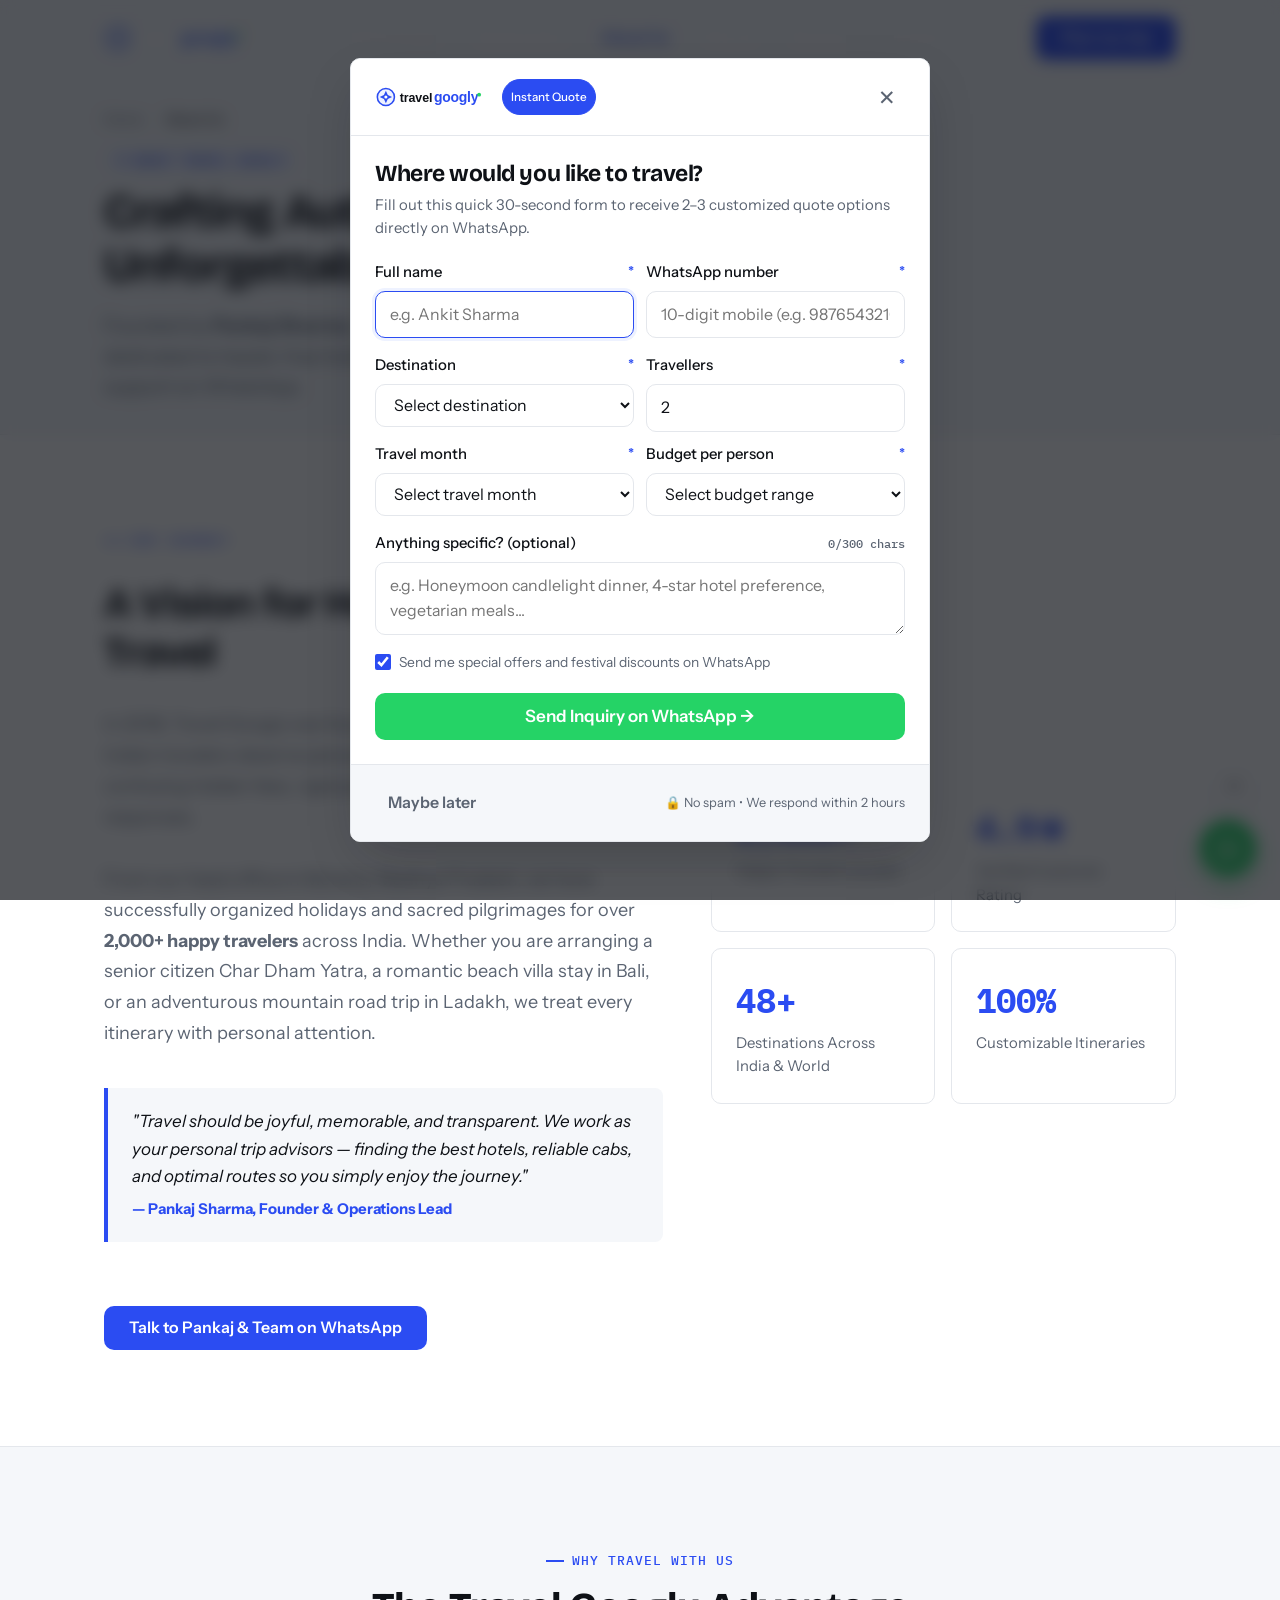
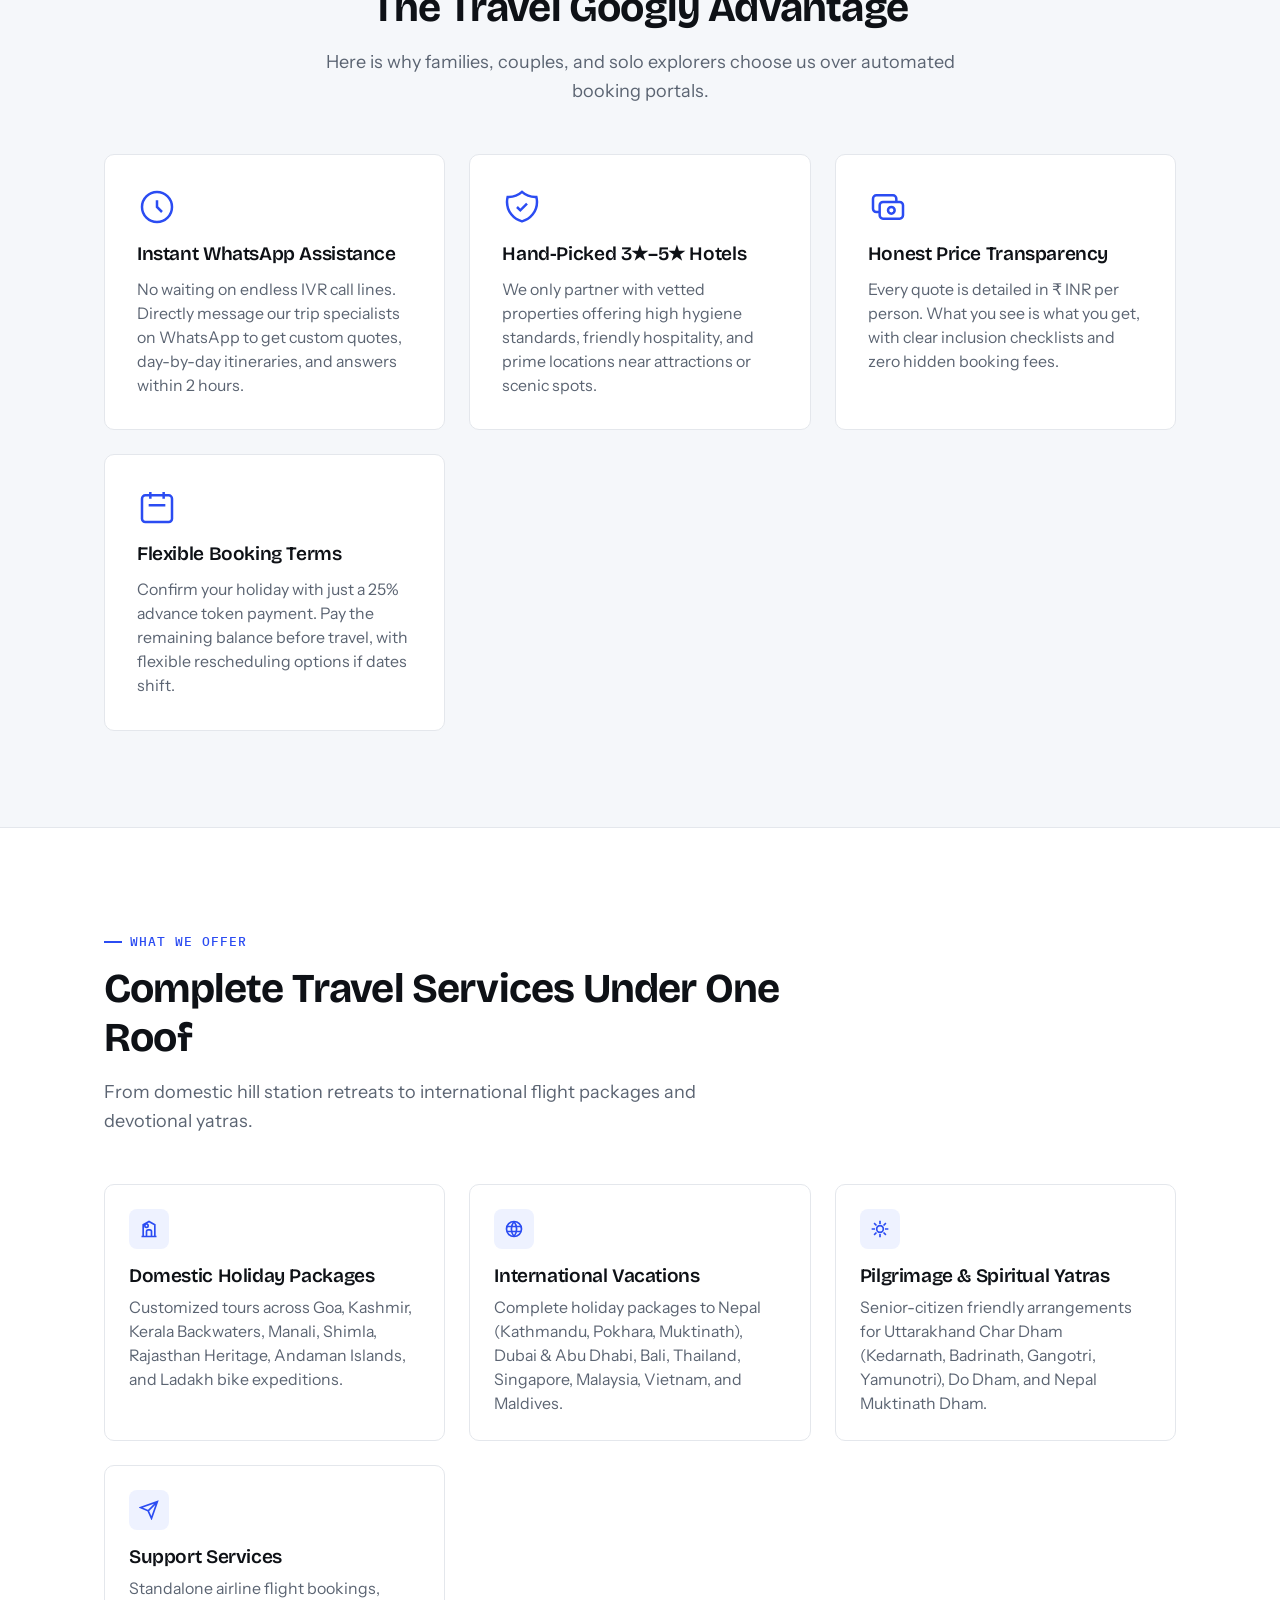
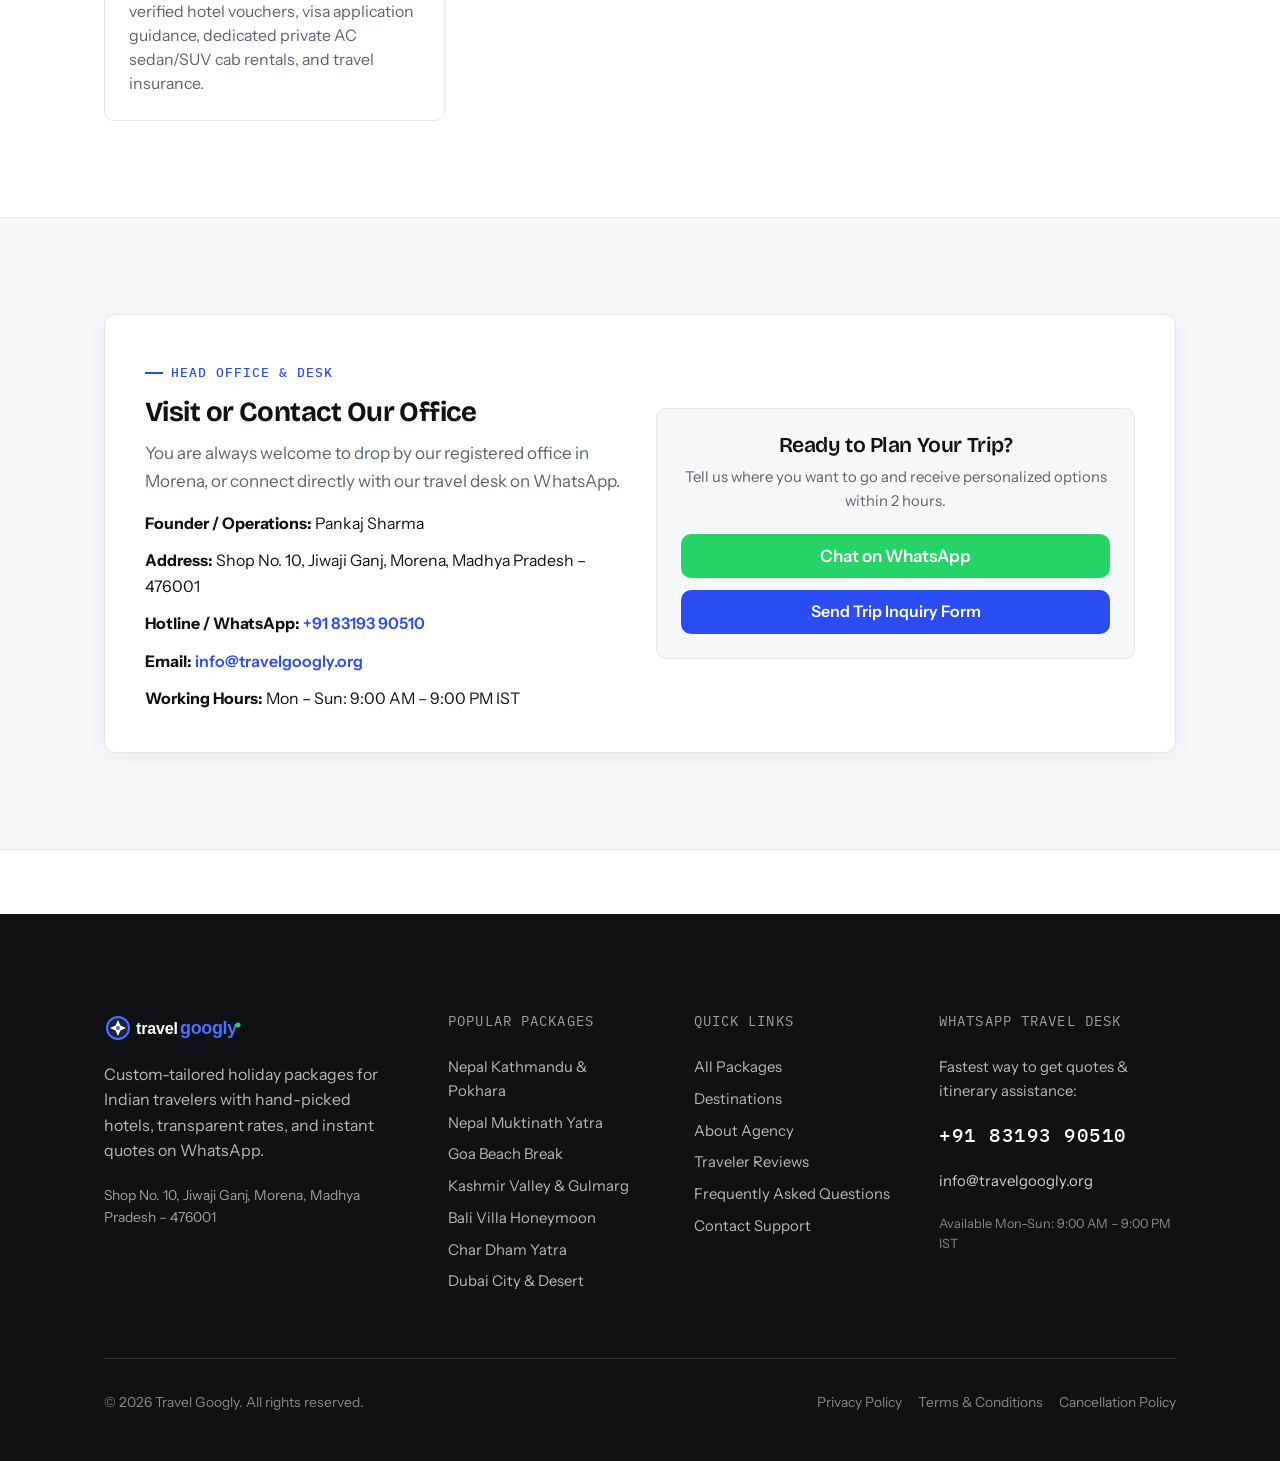
==== about.html @ a58e01bd "Initial release: complete Travel Googly website" ====
<!DOCTYPE html>
<html lang="en">
<head>
  <meta charset="UTF-8">
  <meta name="viewport" content="width=device-width, initial-scale=1.0">
  <title>About Us — Travel Googly | Leading Tour & Travel Agency Morena</title>
  <meta name="description" content="Learn about Travel Googly, founded by Pankaj Sharma in Morena, MP. Delivering customized domestic & international tour packages with honest pricing and 24x7 WhatsApp support.">
  <meta name="theme-color" content="#0E1116">
  <link rel="canonical" href="https://travelgoogly.com/about.html">

  <!-- Open Graph / Facebook -->
  <meta property="og:type" content="website">
  <meta property="og:url" content="https://travelgoogly.com/about.html">
  <meta property="og:title" content="About Us — Travel Googly | Leading Tour & Travel Agency">
  <meta property="og:description" content="Discover Travel Googly: founded by Pankaj Sharma. Custom holiday planning across India, Nepal, Dubai, Bali, Thailand and beyond.">
  <meta property="og:image" content="https://images.unsplash.com/photo-1595815771614-ade9d652a65d?auto=format&fit=crop&w=1200&q=80">

  <!-- Twitter -->
  <meta name="twitter:card" content="summary_large_image">
  <meta name="twitter:title" content="About Us — Travel Googly">
  <meta name="twitter:description" content="Customized domestic and international tour packages for Indian travelers. Transparent pricing and instant quotes on WhatsApp.">
  <meta name="twitter:image" content="https://images.unsplash.com/photo-1595815771614-ade9d652a65d?auto=format&fit=crop&w=1200&q=80">

  <!-- Favicon -->
  <link rel="icon" type="image/svg+xml" href="assets/favicon.svg">

  <!-- Stylesheet -->
  <link rel="stylesheet" href="css/styles.css">

  <!-- JSON-LD Structured Data Schema -->
  <script type="application/ld+json">
  {
    "@context": "https://schema.org",
    "@type": "TravelAgency",
    "name": "Travel Googly",
    "founder": {
      "@type": "Person",
      "name": "Pankaj Sharma"
    },
    "image": "https://travelgoogly.com/assets/logo.svg",
    "telephone": "+918319390510",
    "email": "info@travelgoogly.org",
    "url": "https://travelgoogly.com/about.html",
    "priceRange": "₹₹",
    "openingHoursSpecification": [
      {
        "@type": "OpeningHoursSpecification",
        "dayOfWeek": ["Monday", "Tuesday", "Wednesday", "Thursday", "Friday", "Saturday", "Sunday"],
        "opens": "09:00",
        "closes": "21:00"
      }
    ],
    "description": "Leading Indian tour and travel agency offering customized domestic tours, international holidays, pilgrimage yatras, and full travel support.",
    "address": {
      "@type": "PostalAddress",
      "streetAddress": "Shop No. 10, Jiwaji Ganj",
      "addressLocality": "Morena",
      "addressRegion": "Madhya Pradesh",
      "postalCode": "476001",
      "addressCountry": "IN"
    }
  }
  </script>
</head>
<body>

  <!-- ========================================================================
       HEADER & NAVIGATION
       ======================================================================== -->
  <header class="site-header is-scrolled" role="banner">
    <div class="container">
      <a href="index.html" class="site-logo" aria-label="Travel Googly Home">
        <img src="assets/logo-light.svg" alt="Travel Googly" class="logo-light" width="148" height="36">
        <img src="assets/logo.svg" alt="Travel Googly" class="logo-dark" width="148" height="36">
      </a>

      <nav class="site-nav" aria-label="Primary navigation">
        <ul class="site-nav__list">
          <li><a href="index.html#packages" class="site-nav__link">All Packages</a></li>
          <li><a href="index.html#destinations" class="site-nav__link">Destinations</a></li>
          <li><a href="about.html" class="site-nav__link is-active" style="color: var(--accent);">About Us</a></li>
          <li><a href="index.html#why-us" class="site-nav__link">Why Us</a></li>
          <li><a href="index.html#reviews" class="site-nav__link">Reviews</a></li>
          <li><a href="index.html#contact" class="site-nav__link">Contact</a></li>
        </ul>
      </nav>

      <div class="site-header__actions">
        <button type="button" class="btn btn--primary btn-open-inquiry">Plan my trip</button>
        <button type="button" class="menu-toggle" id="menu-toggle" aria-label="Toggle navigation menu" aria-expanded="false" aria-controls="mobile-drawer">
          <span></span>
          <span></span>
          <span></span>
        </button>
      </div>
    </div>
  </header>

  <!-- Mobile Drawer -->
  <div class="mobile-drawer" id="mobile-drawer" aria-hidden="true">
    <div class="mobile-drawer__content">
      <div class="mobile-drawer__header">
        <a href="index.html" class="site-logo">
          <img src="assets/logo-light.svg" alt="Travel Googly" class="logo-light" width="148" height="36">
          <img src="assets/logo.svg" alt="Travel Googly" class="logo-dark" width="148" height="36">
        </a>
      </div>
      <nav aria-label="Mobile navigation">
        <ul class="mobile-drawer__list">
          <li><a href="index.html#packages" class="mobile-drawer__link">All Packages</a></li>
          <li><a href="index.html#destinations" class="mobile-drawer__link">Destinations</a></li>
          <li><a href="about.html" class="mobile-drawer__link" style="font-weight: 700; color: var(--accent);">About Us</a></li>
          <li><a href="index.html#why-us" class="mobile-drawer__link">Why Us</a></li>
          <li><a href="index.html#reviews" class="mobile-drawer__link">Reviews</a></li>
          <li><a href="index.html#contact" class="mobile-drawer__link">Contact</a></li>
        </ul>
      </nav>
      <div class="mobile-drawer__footer">
        <button type="button" class="btn btn--primary btn--full btn-open-inquiry">
          Plan my trip
        </button>
      </div>
    </div>
  </div>

  <main>
    <!-- ======================================================================
         ABOUT HERO SECTION
         ====================================================================== -->
    <section class="package-header">
      <div class="container">
        <nav class="breadcrumb" aria-label="Breadcrumb navigation">
          <a href="index.html">Home</a>
          <span class="breadcrumb-separator">/</span>
          <span aria-current="page" style="color: var(--ink);">About Us</span>
        </nav>

        <div style="max-width: 800px;">
          <div style="display: inline-flex; align-items: center; gap: 6px; padding: 4px 12px; background: var(--accent-wash); border-radius: 999px; font-family: var(--font-mono); font-size: 0.75rem; font-weight: 600; color: var(--accent); margin-bottom: 12px;">
            <span>✦</span> ABOUT TRAVEL GOOGLY
          </div>
          <h1 style="font-size: clamp(2rem, 4vw, 2.75rem); line-height: 1.15; margin-bottom: 16px;">
            Crafting Authentic Journeys & Unforgettable Holidays
          </h1>
          <p style="font-size: 1.125rem; color: var(--ink-soft); line-height: 1.6;">
            Founded by <strong>Pankaj Sharma</strong>, Travel Googly is a customer-first Indian travel agency dedicated to hassle-free holiday planning, transparent pricing in ₹ INR, and 24×7 human support on WhatsApp.
          </p>
        </div>
      </div>
    </section>

    <!-- ======================================================================
         FOUNDER STORY & MISSION
         ====================================================================== -->
    <section class="section">
      <div class="container">
        <div class="about-grid">
          <div class="about-text">
            <span class="section-tag">OUR JOURNEY</span>
            <h2 class="section-title">A Vision for Human-Centered Travel</h2>
            <p style="font-size: 1.0625rem; line-height: 1.7;">
              In 2018, Travel Googly was founded with a straightforward mission: Indian travelers deserve personalized holiday planning without confusing hidden fees, rigid pre-set schedules, or automated bot responses.
            </p>
            <p style="font-size: 1.0625rem; line-height: 1.7; margin-top: 16px;">
              From our head office in Morena, Madhya Pradesh, we have successfully organized holidays and sacred pilgrimages for over <strong>2,000+ happy travelers</strong> across India. Whether you are arranging a senior citizen Char Dham Yatra, a romantic beach villa stay in Bali, or an adventurous mountain road trip in Ladakh, we treat every itinerary with personal attention.
            </p>

            <blockquote style="margin: 24px 0; padding: 20px 24px; background-color: var(--surface-alt); border-left: 4px solid var(--accent); border-radius: 0 8px 8px 0; font-style: italic; color: var(--ink); line-height: 1.6;">
              "Travel should be joyful, memorable, and transparent. We work as your personal trip advisors — finding the best hotels, reliable cabs, and optimal routes so you simply enjoy the journey."
              <div style="font-style: normal; font-weight: 700; margin-top: 8px; font-size: 0.875rem; color: var(--accent);">
                — Pankaj Sharma, Founder & Operations Lead
              </div>
            </blockquote>

            <div style="margin-top: 24px;">
              <button type="button" class="btn btn--primary btn-open-inquiry">Talk to Pankaj & Team on WhatsApp</button>
            </div>
          </div>

          <div class="about-stats">
            <div class="stat-card">
              <span class="stat-card__num">2,000+</span>
              <span class="stat-card__label">Happy Travelers Guided</span>
            </div>
            <div class="stat-card">
              <span class="stat-card__num">4.9★</span>
              <span class="stat-card__label">Verified Customer Rating</span>
            </div>
            <div class="stat-card">
              <span class="stat-card__num">48+</span>
              <span class="stat-card__label">Destinations Across India & World</span>
            </div>
            <div class="stat-card">
              <span class="stat-card__num">100%</span>
              <span class="stat-card__label">Customizable Itineraries</span>
            </div>
          </div>
        </div>
      </div>
    </section>

    <!-- ======================================================================
         CORE PILLARS SECTION
         ====================================================================== -->
    <section class="section section--alt">
      <div class="container">
        <div class="section-header section-header--center">
          <span class="section-tag">WHY TRAVEL WITH US</span>
          <h2 class="section-title">The Travel Googly Advantage</h2>
          <p class="section-lead">Here is why families, couples, and solo explorers choose us over automated booking portals.</p>
        </div>

        <div class="features-grid">
          <div class="feature-card reveal">
            <div class="feature-card__icon" aria-hidden="true">
              <svg viewBox="0 0 24 24" fill="none" stroke="currentColor" stroke-width="1.5"><path d="M12 8v4l3 3m6-3a9 9 0 11-18 0 9 9 0 0118 0z"/></svg>
            </div>
            <h3 class="feature-card__title">Instant WhatsApp Assistance</h3>
            <p class="feature-card__desc">No waiting on endless IVR call lines. Directly message our trip specialists on WhatsApp to get custom quotes, day-by-day itineraries, and answers within 2 hours.</p>
          </div>

          <div class="feature-card reveal">
            <div class="feature-card__icon" aria-hidden="true">
              <svg viewBox="0 0 24 24" fill="none" stroke="currentColor" stroke-width="1.5"><path d="M9 12l2 2 4-4m5.618-4.016A11.955 11.955 0 0112 2.944a11.955 11.955 0 01-8.618 3.04A12.02 12.02 0 003 9c0 5.591 3.824 10.29 9 11.622 5.176-1.332 9-6.03 9-11.622 0-1.042-.133-2.052-.382-3.016z"/></svg>
            </div>
            <h3 class="feature-card__title">Hand-Picked 3★–5★ Hotels</h3>
            <p class="feature-card__desc">We only partner with vetted properties offering high hygiene standards, friendly hospitality, and prime locations near attractions or scenic spots.</p>
          </div>

          <div class="feature-card reveal">
            <div class="feature-card__icon" aria-hidden="true">
              <svg viewBox="0 0 24 24" fill="none" stroke="currentColor" stroke-width="1.5"><path d="M17 9V7a2 2 0 00-2-2H5a2 2 0 00-2 2v6a2 2 0 002 2h2m2 4h10a2 2 0 002-2v-6a2 2 0 00-2-2H9a2 2 0 00-2 2v6a2 2 0 002 2zm7-5a2 2 0 11-4 0 2 2 0 014 0z"/></svg>
            </div>
            <h3 class="feature-card__title">Honest Price Transparency</h3>
            <p class="feature-card__desc">Every quote is detailed in ₹ INR per person. What you see is what you get, with clear inclusion checklists and zero hidden booking fees.</p>
          </div>

          <div class="feature-card reveal">
            <div class="feature-card__icon" aria-hidden="true">
              <svg viewBox="0 0 24 24" fill="none" stroke="currentColor" stroke-width="1.5"><path d="M8 7V3m8 4V3m-9 8h10M5 21h14a2 2 0 002-2V7a2 2 0 00-2-2H5a2 2 0 00-2 2v12a2 2 0 002 2z"/></svg>
            </div>
            <h3 class="feature-card__title">Flexible Booking Terms</h3>
            <p class="feature-card__desc">Confirm your holiday with just a 25% advance token payment. Pay the remaining balance before travel, with flexible rescheduling options if dates shift.</p>
          </div>
        </div>
      </div>
    </section>

    <!-- ======================================================================
         SERVICES & SPECIALTIES
         ====================================================================== -->
    <section class="section">
      <div class="container">
        <div class="section-header">
          <span class="section-tag">WHAT WE OFFER</span>
          <h2 class="section-title">Complete Travel Services Under One Roof</h2>
          <p class="section-lead">From domestic hill station retreats to international flight packages and devotional yatras.</p>
        </div>

        <div style="display: grid; grid-template-columns: repeat(auto-fit, minmax(280px, 1fr)); gap: 24px;">
          <!-- Service 1 -->
          <div style="background: var(--surface); border: 1px solid var(--line); border-radius: 10px; padding: 24px;">
            <div style="width: 40px; height: 40px; border-radius: 8px; background: var(--accent-wash); color: var(--accent); display: flex; align-items: center; justify-content: center; margin-bottom: 16px;">
              <svg width="20" height="20" viewBox="0 0 24 24" fill="none" stroke="currentColor" stroke-width="2"><path d="M3 21h18M5 21V7l7-4 7 4v14M9 10a2 2 0 100-4 2 2 0 000 4zM9 21v-6a2 2 0 012-2h2a2 2 0 012 2v6"/></svg>
            </div>
            <h3 style="font-size: 1.125rem; margin-bottom: 8px;">Domestic Holiday Packages</h3>
            <p style="font-size: 0.9375rem; color: var(--ink-soft); line-height: 1.5;">
              Customized tours across Goa, Kashmir, Kerala Backwaters, Manali, Shimla, Rajasthan Heritage, Andaman Islands, and Ladakh bike expeditions.
            </p>
          </div>

          <!-- Service 2 -->
          <div style="background: var(--surface); border: 1px solid var(--line); border-radius: 10px; padding: 24px;">
            <div style="width: 40px; height: 40px; border-radius: 8px; background: var(--accent-wash); color: var(--accent); display: flex; align-items: center; justify-content: center; margin-bottom: 16px;">
              <svg width="20" height="20" viewBox="0 0 24 24" fill="none" stroke="currentColor" stroke-width="2"><circle cx="12" cy="12" r="9"/><path d="M3.6 9h16.8M3.6 15h16.8M12 3a14.5 14.5 0 000 18M12 3a14.5 14.5 0 010 18"/></svg>
            </div>
            <h3 style="font-size: 1.125rem; margin-bottom: 8px;">International Vacations</h3>
            <p style="font-size: 0.9375rem; color: var(--ink-soft); line-height: 1.5;">
              Complete holiday packages to Nepal (Kathmandu, Pokhara, Muktinath), Dubai & Abu Dhabi, Bali, Thailand, Singapore, Malaysia, Vietnam, and Maldives.
            </p>
          </div>

          <!-- Service 3 -->
          <div style="background: var(--surface); border: 1px solid var(--line); border-radius: 10px; padding: 24px;">
            <div style="width: 40px; height: 40px; border-radius: 8px; background: var(--accent-wash); color: var(--accent); display: flex; align-items: center; justify-content: center; margin-bottom: 16px;">
              <svg width="20" height="20" viewBox="0 0 24 24" fill="none" stroke="currentColor" stroke-width="2"><path d="M12 2v4M12 18v4M4.93 4.93l2.83 2.83M16.24 16.24l2.83 2.83M2 12h4M18 12h4M4.93 19.07l2.83-2.83M16.24 7.76l2.83-2.83M12 8a4 4 0 100 8 4 4 0 000-8z"/></svg>
            </div>
            <h3 style="font-size: 1.125rem; margin-bottom: 8px;">Pilgrimage & Spiritual Yatras</h3>
            <p style="font-size: 0.9375rem; color: var(--ink-soft); line-height: 1.5;">
              Senior-citizen friendly arrangements for Uttarakhand Char Dham (Kedarnath, Badrinath, Gangotri, Yamunotri), Do Dham, and Nepal Muktinath Dham.
            </p>
          </div>

          <!-- Service 4 -->
          <div style="background: var(--surface); border: 1px solid var(--line); border-radius: 10px; padding: 24px;">
            <div style="width: 40px; height: 40px; border-radius: 8px; background: var(--accent-wash); color: var(--accent); display: flex; align-items: center; justify-content: center; margin-bottom: 16px;">
              <svg width="20" height="20" viewBox="0 0 24 24" fill="none" stroke="currentColor" stroke-width="2"><path d="M22 2L11 13M22 2l-7 20-4-9-9-4 20-7z"/></svg>
            </div>
            <h3 style="font-size: 1.125rem; margin-bottom: 8px;">Support Services</h3>
            <p style="font-size: 0.9375rem; color: var(--ink-soft); line-height: 1.5;">
              Standalone airline flight bookings, verified hotel vouchers, visa application guidance, dedicated private AC sedan/SUV cab rentals, and travel insurance.
            </p>
          </div>
        </div>
      </div>
    </section>

    <!-- ======================================================================
         OFFICIAL OFFICE & CONTACT DETAILS CARD
         ====================================================================== -->
    <section class="section section--alt">
      <div class="container">
        <div style="background: var(--surface); border: 1px solid var(--line); border-radius: 12px; padding: clamp(24px, 4vw, 40px); box-shadow: var(--shadow-soft);">
          <div style="display: grid; grid-template-columns: repeat(auto-fit, minmax(260px, 1fr)); gap: 32px; align-items: center;">
            <div>
              <span class="section-tag">HEAD OFFICE & DESK</span>
              <h2 style="font-size: 1.625rem; margin-bottom: 12px;">Visit or Contact Our Office</h2>
              <p style="color: var(--ink-soft); line-height: 1.6; margin-bottom: 16px;">
                You are always welcome to drop by our registered office in Morena, or connect directly with our travel desk on WhatsApp.
              </p>

              <div style="display: flex; flex-direction: column; gap: 12px; font-size: 0.9375rem;">
                <div>
                  <strong>Founder / Operations:</strong> Pankaj Sharma
                </div>
                <div>
                  <strong>Address:</strong> Shop No. 10, Jiwaji Ganj, Morena, Madhya Pradesh – 476001
                </div>
                <div>
                  <strong>Hotline / WhatsApp:</strong> <a href="tel:+918319390510" style="color: var(--accent); font-weight: 600;">+91 83193 90510</a>
                </div>
                <div>
                  <strong>Email:</strong> <a href="mailto:info@travelgoogly.org" style="color: var(--accent); font-weight: 600;">info@travelgoogly.org</a>
                </div>
                <div>
                  <strong>Working Hours:</strong> Mon – Sun: 9:00 AM – 9:00 PM IST
                </div>
              </div>
            </div>

            <div style="background: var(--surface-alt); border-radius: 10px; padding: 24px; border: 1px solid var(--line); text-align: center;">
              <h3 style="font-size: 1.25rem; margin-bottom: 8px;">Ready to Plan Your Trip?</h3>
              <p style="font-size: 0.875rem; color: var(--ink-soft); margin-bottom: 20px;">
                Tell us where you want to go and receive personalized options within 2 hours.
              </p>
              <div style="display: flex; flex-direction: column; gap: 12px;">
                <a href="https://wa.me/918319390510?text=Hi%20Travel%20Googly!%20I'd%20like%20to%20plan%20a%20trip.%20Please%20assist%20me%20with%20customized%20options." target="_blank" rel="noopener" class="btn btn--wa btn--full" style="font-size: 1rem;">
                  Chat on WhatsApp
                </a>
                <button type="button" class="btn btn--primary btn--full btn-open-inquiry">
                  Send Trip Inquiry Form
                </button>
              </div>
            </div>
          </div>
        </div>
      </div>
    </section>
  </main>

  <!-- ========================================================================
       FOOTER
       ======================================================================== -->
  <footer class="site-footer" role="contentinfo" style="margin-top: 64px;">
    <div class="container">
      <div class="footer-grid">
        <div class="footer-col">
          <a href="index.html" class="site-logo">
            <img src="assets/logo-light.svg" alt="Travel Googly" class="logo-light" width="148" height="36">
            <img src="assets/logo.svg" alt="Travel Googly" class="logo-dark" width="148" height="36">
          </a>
          <p>Custom-tailored holiday packages for Indian travelers with hand-picked hotels, transparent rates, and instant quotes on WhatsApp.</p>
          <p style="font-size: 0.8125rem; color: rgba(255, 255, 255, 0.6); margin-top: 4px;">
            Shop No. 10, Jiwaji Ganj, Morena, Madhya Pradesh – 476001
          </p>
        </div>

        <div class="footer-col">
          <div class="footer-col__title">Popular Packages</div>
          <div class="footer-links">
            <a href="package.html?slug=nepal-kathmandu-pokhara-valley">Nepal Kathmandu & Pokhara</a>
            <a href="package.html?slug=nepal-muktinath-yatra-pilgrimage">Nepal Muktinath Yatra</a>
            <a href="package.html?slug=goa-beach-break">Goa Beach Break</a>
            <a href="package.html?slug=kashmir-valley-gulmarg">Kashmir Valley & Gulmarg</a>
            <a href="package.html?slug=bali-tropical-honeymoon">Bali Villa Honeymoon</a>
            <a href="package.html?slug=char-dham-yatra">Char Dham Yatra</a>
            <a href="package.html?slug=dubai-city-desert-adventure">Dubai City & Desert</a>
          </div>
        </div>

        <div class="footer-col">
          <div class="footer-col__title">Quick Links</div>
          <div class="footer-links">
            <a href="index.html#packages">All Packages</a>
            <a href="index.html#destinations">Destinations</a>
            <a href="about.html">About Agency</a>
            <a href="index.html#reviews">Traveler Reviews</a>
            <a href="index.html#faq">Frequently Asked Questions</a>
            <a href="index.html#contact">Contact Support</a>
          </div>
        </div>

        <div class="footer-col">
          <div class="footer-col__title">WhatsApp Travel Desk</div>
          <p style="font-size: 0.875rem;">Fastest way to get quotes & itinerary assistance:</p>
          <a href="tel:+918319390510" class="font-mono" style="color: #FFFFFF; font-size: 1.125rem;">+91 83193 90510</a>
          <a href="mailto:info@travelgoogly.org" style="color: rgba(255, 255, 255, 0.8); font-size: 0.875rem; display: block; margin-top: 4px;">info@travelgoogly.org</a>
          <p style="font-size: 0.75rem; color: rgba(255, 255, 255, 0.5); margin-top: 4px;">Available Mon–Sun: 9:00 AM – 9:00 PM IST</p>
        </div>
      </div>

      <div class="footer-bottom">
        <div>© 2026 Travel Googly. All rights reserved.</div>
        <div class="footer-bottom-links">
          <a href="#">Privacy Policy</a>
          <a href="#">Terms & Conditions</a>
          <a href="#">Cancellation Policy</a>
        </div>
      </div>
    </div>
  </footer>

  <!-- ========================================================================
       SIGNATURE ENTRY INQUIRY POPUP MODAL
       ======================================================================== -->
  <div class="modal-overlay" id="inquiry-modal" aria-hidden="true" role="dialog" aria-modal="true" aria-labelledby="inquiry-modal-title">
    <div class="modal-card">
      <div class="modal-header">
        <div style="display: flex; align-items: center; gap: 12px;">
          <img src="assets/logo.svg" alt="Travel Googly" width="120" height="28" style="height: 28px; width: auto;">
          <span class="chip is-active" style="padding: 2px 8px; font-size: 0.6875rem;">Instant Quote</span>
        </div>
        <button type="button" class="modal-close-btn" id="inquiry-close-btn" aria-label="Close inquiry modal">✕</button>
      </div>

      <div class="modal-body">
        <h2 id="inquiry-modal-title" style="font-size: 1.35rem; margin-bottom: 6px;">Where would you like to travel?</h2>
        <p style="font-size: 0.875rem; margin-bottom: 20px;">Fill out this quick 30-second form to receive 2–3 customized quote options directly on WhatsApp.</p>

        <form id="inquiry-form" novalidate>
          <div class="form-grid-2">
            <div class="form-group">
              <label for="inq-name" class="form-label">Full name <span class="req">*</span></label>
              <input type="text" id="inq-name" class="form-control" placeholder="e.g. Ankit Sharma" required autocomplete="name">
              <span class="form-error" id="err-name">Please enter your name.</span>
            </div>

            <div class="form-group">
              <label for="inq-mobile" class="form-label">WhatsApp number <span class="req">*</span></label>
              <input type="tel" id="inq-mobile" inputmode="numeric" class="form-control" placeholder="10-digit mobile (e.g. 9876543210)" required autocomplete="tel">
              <span class="form-error" id="err-mobile">Please enter a valid 10-digit mobile number.</span>
            </div>
          </div>

          <div class="form-grid-2">
            <div class="form-group">
              <label for="inq-destination" class="form-label">Destination <span class="req">*</span></label>
              <select id="inq-destination" class="form-control" required>
                <option value="" disabled selected>Select destination</option>
                <optgroup label="Domestic Destinations">
                  <option value="Goa">Goa Beach Break</option>
                  <option value="Kashmir">Kashmir & Gulmarg</option>
                  <option value="Manali">Manali & Solang</option>
                  <option value="Kerala">Kerala Backwaters & Munnar</option>
                  <option value="Rajasthan">Rajasthan Heritage Circuit</option>
                  <option value="Andaman">Andaman Islands</option>
                  <option value="Ladakh">Ladakh Bike / SUV Tour</option>
                  <option value="Northeast">Northeast & Meghalaya</option>
                  <option value="Char Dham">Char Dham Yatra</option>
                  <option value="Do Dham">Do Dham (Kedarnath-Badrinath)</option>
                </optgroup>
                <optgroup label="International Destinations">
                  <option value="Nepal (Kathmandu & Pokhara)">Nepal (Kathmandu & Pokhara)</option>
                  <option value="Nepal (Muktinath Yatra)">Nepal (Muktinath Yatra)</option>
                  <option value="Dubai">Dubai & Abu Dhabi</option>
                  <option value="Thailand">Thailand (Bangkok-Pattaya-Phuket)</option>
                  <option value="Bali">Bali Villa & Island</option>
                  <option value="Singapore–Malaysia">Singapore & Malaysia</option>
                  <option value="Vietnam">Vietnam Discovery</option>
                  <option value="Maldives">Maldives Luxury Resort</option>
                  <option value="Sri Lanka">Sri Lanka Highlights</option>
                  <option value="Europe">Europe Classic</option>
                  <option value="Azerbaijan">Azerbaijan Baku</option>
                </optgroup>
                <optgroup label="Other">
                  <option value="Custom / Need suggestions">Custom / Need suggestions</option>
                </optgroup>
              </select>
              <span class="form-error" id="err-destination">Please choose a destination.</span>
            </div>

            <div class="form-group">
              <label for="inq-travellers" class="form-label">Travellers <span class="req">*</span></label>
              <input type="number" id="inq-travellers" class="form-control" min="1" max="30" value="2" required>
              <span class="form-error" id="err-travellers">Please specify number of travellers (1–30).</span>
            </div>
          </div>

          <div class="form-grid-2">
            <div class="form-group">
              <label for="inq-month" class="form-label">Travel month <span class="req">*</span></label>
              <select id="inq-month" class="form-control js-month-select" required>
                <option value="" disabled selected>Select month</option>
              </select>
              <span class="form-error" id="err-month">Please select preferred month.</span>
            </div>

            <div class="form-group">
              <label for="inq-budget" class="form-label">Budget per person <span class="req">*</span></label>
              <select id="inq-budget" class="form-control" required>
                <option value="" disabled selected>Select budget range</option>
                <option value="Under ₹15,000">Under ₹15,000</option>
                <option value="₹15,000–30,000">₹15,000–30,000</option>
                <option value="₹30,000–60,000">₹30,000–60,000</option>
                <option value="₹60,000–1,00,000">₹60,000–1,00,000</option>
                <option value="Above ₹1,00,000">Above ₹1,00,000</option>
                <option value="Need suggestions">Need suggestions</option>
              </select>
              <span class="form-error" id="err-budget">Please select an estimated budget.</span>
            </div>
          </div>

          <div class="form-group">
            <div class="form-label">
              <span>Anything specific? (optional)</span>
              <span class="form-char-count" id="inquiry-char-counter">0/300 chars</span>
            </div>
            <textarea id="inq-notes" class="form-control" rows="2" maxlength="300" placeholder="e.g. Honeymoon candlelight dinner, 4-star hotel preference, vegetarian meals..."></textarea>
          </div>

          <div class="form-group" style="margin-top: 12px;">
            <label class="form-checkbox-label">
              <input type="checkbox" id="inq-offers" checked>
              <span>Send me special offers and festival discounts on WhatsApp</span>
            </label>
          </div>

          <div style="margin-top: 20px;">
            <button type="submit" class="btn btn--wa btn--full" style="font-size: 1rem; padding: 14px 20px;">
              Send Inquiry on WhatsApp →
            </button>
          </div>
        </form>
      </div>

      <div class="modal-footer">
        <button type="button" class="btn btn--text" id="inquiry-maybe-later">Maybe later</button>
        <span style="font-size: 0.75rem; color: var(--ink-soft);">🔒 No spam • We respond within 2 hours</span>
      </div>
    </div>
  </div>

  <!-- ========================================================================
       FLOATING ACTIONS (WhatsApp & Back To Top)
       ======================================================================== -->
  <div class="floating-actions" aria-label="Quick actions">
    <button type="button" class="btn-back-to-top" id="back-to-top-btn" aria-label="Scroll back to top">
      <svg width="20" height="20" viewBox="0 0 24 24" fill="none" stroke="currentColor" stroke-width="2.5"><path d="M18 15l-6-6-6 6"/></svg>
    </button>

    <a href="#" class="btn-floating-wa has-pulse" id="floating-wa-btn" target="_blank" rel="noopener" aria-label="Chat with Travel Googly on WhatsApp">
      <svg viewBox="0 0 24 24" fill="currentColor"><path d="M12.04 2C6.58 2 2.13 6.45 2.13 11.91C2.13 13.66 2.59 15.36 3.45 16.86L2.05 22L7.3 20.62C8.75 21.41 10.38 21.83 12.04 21.83C17.5 21.83 21.95 17.38 21.95 11.92C21.95 9.27 20.92 6.78 19.05 4.91C17.18 3.03 14.69 2 12.04 2M12.05 3.67C14.25 3.67 16.31 4.53 17.87 6.09C19.42 7.65 20.28 9.72 20.28 11.92C20.28 16.46 16.58 20.15 12.04 20.15C10.56 20.15 9.11 19.76 7.85 19.01L7.55 18.83L4.43 19.65L5.26 16.61L5.06 16.29C4.24 14.99 3.8 13.47 3.8 11.91C3.81 7.37 7.5 3.67 12.05 3.67M9.53 7.03C9.36 7.03 9.08 7.09 8.84 7.35C8.61 7.61 7.94 8.23 7.94 9.5C7.94 10.77 8.86 12 9 12.18C9.13 12.36 10.8 14.93 13.36 16.03C15.5 16.96 15.93 16.77 16.39 16.73C16.85 16.69 17.88 16.12 18.09 15.53C18.3 14.94 18.3 14.43 18.24 14.33C18.17 14.23 18.01 14.17 17.76 14.04C17.51 13.92 16.28 13.31 16.05 13.23C15.82 13.15 15.66 13.1 15.5 13.34C15.33 13.59 14.86 14.14 14.72 14.3C14.58 14.46 14.44 14.48 14.19 14.36C13.94 14.23 12.9 13.89 11.66 12.79C10.7 11.93 10.05 10.87 9.91 10.63C9.77 10.38 9.89 10.25 10.02 10.13C10.13 10.02 10.27 9.84 10.39 9.7C10.51 9.56 10.56 9.45 10.64 9.29C10.72 9.12 10.68 8.98 10.62 8.85C10.56 8.73 10.09 7.57 9.9 7.09C9.71 6.63 9.52 6.69 9.38 6.68L8.94 6.68C8.94 6.68 9.53 7.03 9.53 7.03Z"/></svg>
    </a>
  </div>

  <!-- Scripts (Plain tags without type="module" for flawless local file:// compatibility) -->
  <script src="js/whatsapp.js"></script>
  <script src="js/data.js"></script>
  <script src="js/main.js"></script>
</body>
</html>
---- css/styles.css ----
/* ==========================================================================
   TRAVEL GOOGLY — CORE STYLESHEET
   Pure Vanilla CSS • Design System • Responsive Layout • Zero Dependencies
   ========================================================================== */

/* --------------------------------------------------------------------------
   1. DESIGN TOKENS
   -------------------------------------------------------------------------- */
@import url('https://fonts.googleapis.com/css2?family=Bricolage+Grotesque:opsz,wght@12..96,500;700&family=IBM+Plex+Mono:wght@500&family=Instrument+Sans:wght@400;500;600;700&display=swap');

:root {
  /* Color Palette */
  --ink:         #0E1116;   /* headings, primary text */
  --ink-soft:    #5B6472;   /* body copy, captions */
  --line:        #E4E7EC;   /* 1px borders, dividers */
  --surface:     #FFFFFF;   /* page background */
  --surface-alt: #F5F7FA;   /* alternating section bands */
  --accent:      #2B4CF2;   /* cobalt — CTAs, links, active states */
  --accent-wash: #EEF2FF;   /* accent tints, chips, hovers */
  --gold:        #F0B429;   /* rating stars only, used sparingly */
  --wa:          #25D366;   /* WhatsApp actions only */
  --wa-hover:    #20BA5A;
  --danger:      #D92D20;
  --danger-wash: #FEF3F2;

  /* Typography */
  --font-display: 'Bricolage Grotesque', -apple-system, BlinkMacSystemFont, 'Segoe UI', Roboto, sans-serif;
  --font-body:    'Instrument Sans', -apple-system, BlinkMacSystemFont, 'Segoe UI', Roboto, sans-serif;
  --font-mono:    'IBM Plex Mono', 'SFMono-Regular', Consolas, Menlo, monospace;

  /* Spacing Scale (4, 8, 12, 16, 24, 32, 48, 64, 96, 128px) */
  --space-4:   4px;
  --space-8:   8px;
  --space-12:  12px;
  --space-16:  16px;
  --space-24:  24px;
  --space-32:  32px;
  --space-48:  48px;
  --space-64:  64px;
  --space-96:  96px;
  --space-128: 128px;

  /* Layout & Sizing */
  --container-max: 1200px;
  --gutter: clamp(20px, 5vw, 64px);
  --radius-card: 10px;
  --radius-pill: 999px;
  --header-height: 76px;
  --logo-h: 36px;

  /* Transitions */
  --transition-fast: 150ms cubic-bezier(0.16, 1, 0.3, 1);
  --transition-base: 240ms cubic-bezier(0.16, 1, 0.3, 1);
  --shadow-soft: 0 4px 20px rgba(14, 17, 22, 0.05);
  --shadow-modal: 0 20px 48px -12px rgba(14, 17, 22, 0.25);
}

/* --------------------------------------------------------------------------
   2. RESET & BASE ELEMENTS
   -------------------------------------------------------------------------- */
*, *::before, *::after {
  box-sizing: border-box;
  margin: 0;
  padding: 0;
}

html {
  font-family: var(--font-body);
  font-size: 16px;
  line-height: 1.6;
  color: var(--ink);
  background-color: var(--surface);
  scroll-behavior: smooth;
  -webkit-text-size-adjust: 100%;
}

@media (min-width: 1024px) {
  html {
    font-size: 17px;
  }
}

html.modal-open {
  overflow: hidden;
}

body {
  min-height: 100vh;
  display: flex;
  flex-direction: column;
  color: var(--ink);
  background-color: var(--surface);
  overflow-x: hidden;
}

h1, h2, h3, h4, h5, h6 {
  font-family: var(--font-display);
  color: var(--ink);
  line-height: 1.2;
  letter-spacing: -0.02em;
  font-weight: 700;
}

h1 { font-size: clamp(2.25rem, 5vw, 4rem); font-weight: 700; }
h2 { font-size: clamp(1.75rem, 3.2vw, 2.5rem); font-weight: 700; }
h3 { font-size: 1.25rem; font-weight: 600; }
h4 { font-size: 1.125rem; font-weight: 600; }

p {
  color: var(--ink-soft);
  margin-bottom: 0;
}

a {
  color: var(--accent);
  text-decoration: none;
  transition: color var(--transition-fast), text-underline-offset var(--transition-fast);
}

a:hover {
  text-underline-offset: 3px;
}

img {
  max-width: 100%;
  height: auto;
  display: block;
}

button, input, select, textarea {
  font: inherit;
  color: inherit;
}

button {
  background: none;
  border: none;
  cursor: pointer;
  touch-action: manipulation;
}

ul, ol {
  list-style: none;
}

/* Accessibility Focus Ring */
:focus-visible {
  outline: 2px solid var(--accent);
  outline-offset: 2px;
}

/* Screen Reader Utility */
.sr-only {
  position: absolute;
  width: 1px;
  height: 1px;
  padding: 0;
  margin: -1px;
  overflow: hidden;
  clip: rect(0, 0, 0, 0);
  white-space: nowrap;
  border-width: 0;
}

/* Utility Mono Text */
.font-mono {
  font-family: var(--font-mono);
  font-weight: 500;
  text-transform: uppercase;
  letter-spacing: 0.08em;
}

/* --------------------------------------------------------------------------
   3. LAYOUT & CONTAINERS
   -------------------------------------------------------------------------- */
.container {
  width: 100%;
  max-width: var(--container-max);
  margin-left: auto;
  margin-right: auto;
  padding-left: var(--gutter);
  padding-right: var(--gutter);
}

.section {
  padding-top: var(--space-96);
  padding-bottom: var(--space-96);
  border-bottom: 1px solid var(--line);
}

.section--alt {
  background-color: var(--surface-alt);
}

.section-header {
  margin-bottom: var(--space-48);
  max-width: 680px;
}

.section-header--center {
  margin-left: auto;
  margin-right: auto;
  text-align: center;
}

.section-tag {
  display: inline-flex;
  align-items: center;
  gap: var(--space-8);
  font-family: var(--font-mono);
  font-size: 0.75rem;
  font-weight: 500;
  text-transform: uppercase;
  letter-spacing: 0.08em;
  color: var(--accent);
  margin-bottom: var(--space-12);
}

.section-tag::before {
  content: '';
  display: inline-block;
  width: 18px;
  height: 2px;
  background-color: var(--accent);
}

.section-title {
  margin-bottom: var(--space-16);
  color: var(--ink);
}

.section-lead {
  font-size: 1.0625rem;
  color: var(--ink-soft);
  line-height: 1.6;
}

/* --------------------------------------------------------------------------
   4. BUTTONS & CHIPS
   -------------------------------------------------------------------------- */
.btn {
  display: inline-flex;
  align-items: center;
  justify-content: center;
  gap: var(--space-8);
  padding: 12px 24px;
  font-family: var(--font-body);
  font-size: 0.9375rem;
  font-weight: 600;
  line-height: 1;
  border-radius: var(--radius-card);
  border: 1px solid transparent;
  transition: background-color var(--transition-fast), color var(--transition-fast), border-color var(--transition-fast), transform var(--transition-fast);
  text-align: center;
  white-space: nowrap;
  min-height: 44px;
}

.btn:active {
  transform: translateY(1px);
}

.btn--primary {
  background-color: var(--accent);
  color: #FFFFFF;
}
.btn--primary:hover {
  background-color: #1E3CD9;
  color: #FFFFFF;
}

.btn--wa {
  background-color: var(--wa);
  color: #FFFFFF;
}
.btn--wa:hover {
  background-color: var(--wa-hover);
  color: #FFFFFF;
}

.btn--outline {
  background-color: transparent;
  color: var(--ink);
  border-color: var(--line);
}
.btn--outline:hover {
  background-color: var(--surface-alt);
  border-color: var(--ink);
  color: var(--ink);
}

.btn--outline-white {
  background-color: rgba(255, 255, 255, 0.1);
  color: #FFFFFF;
  border-color: rgba(255, 255, 255, 0.3);
  backdrop-filter: blur(4px);
}
.btn--outline-white:hover {
  background-color: #FFFFFF;
  color: var(--ink);
  border-color: #FFFFFF;
}

.btn--text {
  background-color: transparent;
  color: var(--ink-soft);
  padding: 8px 12px;
  min-height: 44px;
}
.btn--text:hover {
  color: var(--ink);
}

.btn--full {
  width: 100%;
}

.btn--sm {
  padding: 8px 16px;
  font-size: 0.875rem;
  min-height: 38px;
}

/* Chip Styles */
.chip {
  display: inline-flex;
  align-items: center;
  padding: 6px 16px;
  font-family: var(--font-body);
  font-size: 0.875rem;
  font-weight: 500;
  border-radius: var(--radius-pill);
  border: 1px solid var(--line);
  background-color: var(--surface);
  color: var(--ink-soft);
  cursor: pointer;
  transition: all var(--transition-fast);
  min-height: 36px;
}

.chip:hover {
  border-color: var(--accent);
  color: var(--accent);
  background-color: var(--accent-wash);
}

.chip.is-active {
  background-color: var(--accent);
  color: #FFFFFF;
  border-color: var(--accent);
}

/* --------------------------------------------------------------------------
   5. HEADER & NAVIGATION
   -------------------------------------------------------------------------- */
.site-header {
  position: fixed;
  top: 0;
  left: 0;
  width: 100%;
  z-index: 500;
  height: var(--header-height);
  display: flex;
  align-items: center;
  background-color: transparent;
  transition: background-color var(--transition-base), border-color var(--transition-base), box-shadow var(--transition-base);
  border-bottom: 1px solid transparent;
}

.site-header.is-scrolled {
  background-color: rgba(255, 255, 255, 0.98);
  backdrop-filter: blur(12px);
  border-bottom-color: var(--line);
  box-shadow: var(--shadow-soft);
}

.site-header.is-scrolled .site-nav__link {
  color: var(--ink-soft);
}
.site-header.is-scrolled .site-nav__link:hover {
  color: var(--accent);
}
.site-header.is-scrolled .site-header__phone {
  color: var(--ink);
}

.site-header .container {
  display: flex;
  align-items: center;
  justify-content: space-between;
  gap: var(--space-24);
}

.site-logo {
  display: inline-flex;
  align-items: center;
  height: var(--logo-h);
}

.site-logo img {
  height: var(--logo-h);
  width: auto;
  display: block;
}

/* Adaptive logo visibility: Light logo for dark backgrounds, Dark logo for light backgrounds */
.site-header:not(.is-scrolled) .site-logo .logo-dark {
  display: none !important;
}
.site-header:not(.is-scrolled) .site-logo .logo-light {
  display: block !important;
}

.site-header.is-scrolled .site-logo .logo-dark {
  display: block !important;
}
.site-header.is-scrolled .site-logo .logo-light {
  display: none !important;
}

.site-footer .site-logo .logo-dark {
  display: none !important;
}
.site-footer .site-logo .logo-light {
  display: block !important;
}

.mobile-drawer .site-logo .logo-light,
.modal-header .logo-light {
  display: none !important;
}
.mobile-drawer .site-logo .logo-dark,
.modal-header .logo-dark {
  display: block !important;
}

.site-nav {
  display: none;
}

@media (min-width: 900px) {
  .site-nav {
    display: flex;
    align-items: center;
    gap: var(--space-32);
  }
}

.site-nav__list {
  display: flex;
  align-items: center;
  gap: var(--space-32);
}

.site-nav__link {
  font-size: 0.9375rem;
  font-weight: 500;
  color: #FFFFFF;
  transition: color var(--transition-fast);
}

.site-nav__link:hover {
  color: var(--accent-wash);
}

.site-header__actions {
  display: flex;
  align-items: center;
  gap: var(--space-16);
}

.site-header__phone {
  display: none;
  font-family: var(--font-mono);
  font-size: 0.875rem;
  color: #FFFFFF;
  transition: color var(--transition-fast);
}

@media (min-width: 900px) {
  .site-header__phone {
    display: inline-flex;
    align-items: center;
    gap: var(--space-8);
  }
}

.site-header__phone:hover {
  color: var(--accent);
}

/* Mobile Hamburger */
.menu-toggle {
  display: flex;
  flex-direction: column;
  justify-content: center;
  gap: 5px;
  width: 44px;
  height: 44px;
  padding: 10px;
  color: #FFFFFF;
  z-index: 600;
}

.site-header.is-scrolled .menu-toggle {
  color: var(--ink);
}

.menu-toggle span {
  display: block;
  width: 24px;
  height: 2px;
  background-color: currentColor;
  border-radius: 2px;
  transition: transform var(--transition-base), opacity var(--transition-base);
}

.menu-toggle.is-open span:nth-child(1) {
  transform: translateY(7px) rotate(45deg);
}
.menu-toggle.is-open span:nth-child(2) {
  opacity: 0;
}
.menu-toggle.is-open span:nth-child(3) {
  transform: translateY(-7px) rotate(-45deg);
}

@media (min-width: 900px) {
  .menu-toggle {
    display: none;
  }
}

/* Mobile Drawer */
.mobile-drawer {
  position: fixed;
  inset: 0;
  background-color: rgba(14, 17, 22, 0.5);
  backdrop-filter: blur(4px);
  z-index: 550;
  opacity: 0;
  visibility: hidden;
  transition: opacity var(--transition-base), visibility var(--transition-base);
}

.mobile-drawer.is-open {
  opacity: 1;
  visibility: visible;
}

.mobile-drawer__content {
  position: absolute;
  top: 0;
  right: 0;
  width: 80%;
  max-width: 360px;
  height: 100%;
  background-color: var(--surface);
  padding: var(--space-96) var(--space-32) var(--space-32);
  display: flex;
  flex-direction: column;
  justify-content: space-between;
  transform: translateX(100%);
  transition: transform var(--transition-base);
  border-left: 1px solid var(--line);
}

.mobile-drawer.is-open .mobile-drawer__content {
  transform: translateX(0);
}

.mobile-drawer__list {
  display: flex;
  flex-direction: column;
  gap: var(--space-24);
}

.mobile-drawer__link {
  font-family: var(--font-display);
  font-size: 1.35rem;
  font-weight: 600;
  color: var(--ink);
}

.mobile-drawer__link:hover {
  color: var(--accent);
}

.mobile-drawer__footer {
  display: flex;
  flex-direction: column;
  gap: var(--space-16);
  padding-top: var(--space-24);
  border-top: 1px solid var(--line);
}

/* --------------------------------------------------------------------------
   6. HERO SECTION
   -------------------------------------------------------------------------- */
.hero {
  position: relative;
  min-height: 680px;
  padding-top: calc(var(--header-height) + var(--space-64));
  padding-bottom: var(--space-64);
  display: flex;
  flex-direction: column;
  justify-content: center;
  background-color: #0E1116;
  color: #FFFFFF;
  overflow: hidden;
}

.hero__bg {
  position: absolute;
  inset: 0;
  width: 100%;
  height: 100%;
  object-fit: cover;
  opacity: 0.65;
  filter: brightness(0.9);
}

.hero__scrim {
  position: absolute;
  inset: 0;
  background: linear-gradient(180deg, rgba(14, 17, 22, 0.75) 0%, rgba(14, 17, 22, 0.45) 50%, rgba(14, 17, 22, 0.85) 100%);
}

.hero__content {
  position: relative;
  z-index: 10;
  max-width: 860px;
}

.hero__badge {
  display: inline-flex;
  align-items: center;
  gap: var(--space-8);
  padding: 6px 14px;
  background-color: rgba(255, 255, 255, 0.12);
  backdrop-filter: blur(8px);
  border: 1px solid rgba(255, 255, 255, 0.2);
  border-radius: var(--radius-pill);
  font-family: var(--font-mono);
  font-size: 0.75rem;
  color: #FFFFFF;
  margin-bottom: var(--space-24);
}

.hero__title {
  color: #FFFFFF;
  margin-bottom: var(--space-16);
  text-shadow: 0 2px 10px rgba(0, 0, 0, 0.3);
}

.hero__subtitle {
  font-size: 1.125rem;
  color: rgba(255, 255, 255, 0.9);
  margin-bottom: var(--space-32);
  max-width: 640px;
}

/* Inline Trip Finder */
.hero__finder {
  position: relative;
  z-index: 10;
  margin-top: var(--space-32);
  background-color: var(--surface);
  padding: var(--space-16);
  border-radius: var(--radius-card);
  box-shadow: 0 16px 36px rgba(0, 0, 0, 0.3);
  display: grid;
  grid-template-columns: 1fr;
  gap: var(--space-12);
}

@media (min-width: 768px) {
  .hero__finder {
    grid-template-columns: 1.3fr 1.1fr 0.9fr auto;
    padding: var(--space-12) var(--space-16);
    align-items: center;
  }
}

.finder-field {
  display: flex;
  flex-direction: column;
}

.finder-field label {
  font-family: var(--font-mono);
  font-size: 0.6875rem;
  color: var(--ink-soft);
  margin-bottom: var(--space-4);
  text-transform: uppercase;
}

.finder-field select,
.finder-field input {
  width: 100%;
  border: 1px solid var(--line);
  background-color: var(--surface-alt);
  padding: 10px 12px;
  border-radius: 6px;
  font-size: 0.875rem;
  color: var(--ink);
  font-weight: 500;
  transition: border-color var(--transition-fast);
}

.finder-field select:focus,
.finder-field input:focus {
  border-color: var(--accent);
  outline: none;
}

/* Trust Markers Strip */
.hero__trust {
  position: relative;
  z-index: 10;
  margin-top: var(--space-48);
  padding-top: var(--space-24);
  border-top: 1px solid rgba(255, 255, 255, 0.2);
  display: flex;
  flex-wrap: wrap;
  align-items: center;
  justify-content: flex-start;
  gap: var(--space-24);
}

.trust-item {
  display: flex;
  align-items: center;
  gap: var(--space-8);
  font-family: var(--font-mono);
  font-size: 0.8125rem;
  color: rgba(255, 255, 255, 0.9);
}

.trust-item:not(:last-child)::after {
  content: '·';
  margin-left: var(--space-24);
  color: rgba(255, 255, 255, 0.4);
}

@media (max-width: 640px) {
  .trust-item:not(:last-child)::after {
    display: none;
  }
}

/* --------------------------------------------------------------------------
   7. CATEGORIES SECTION
   -------------------------------------------------------------------------- */
.categories-grid {
  display: grid;
  grid-template-columns: 1fr;
  gap: var(--space-24);
}

@media (min-width: 640px) {
  .categories-grid {
    grid-template-columns: repeat(2, 1fr);
  }
}

.category-card {
  background-color: var(--surface);
  border: 1px solid var(--line);
  border-radius: var(--radius-card);
  padding: var(--space-32) var(--space-24);
  display: flex;
  flex-direction: column;
  justify-content: space-between;
  gap: var(--space-20);
  transition: transform var(--transition-fast), border-color var(--transition-fast), background-color var(--transition-fast), box-shadow var(--transition-fast);
  cursor: pointer;
}

.category-card:hover {
  transform: translateY(-2px);
  border-color: var(--accent);
  background-color: var(--accent-wash);
}

.category-card__icon {
  width: 44px;
  height: 44px;
  display: flex;
  align-items: center;
  justify-content: center;
  background-color: var(--surface-alt);
  border-radius: 8px;
  color: var(--accent);
  transition: background-color var(--transition-fast), color var(--transition-fast);
}

.category-card:hover .category-card__icon {
  background-color: var(--accent);
  color: #FFFFFF;
}

.category-card__icon svg {
  width: 24px;
  height: 24px;
  stroke-width: 1.5;
}

.category-card__title {
  font-size: 1.125rem;
  margin-bottom: var(--space-4);
  color: var(--ink);
}

.category-card__desc {
  font-size: 0.875rem;
  color: var(--ink-soft);
  line-height: 1.45;
}

.category-card__count {
  font-family: var(--font-mono);
  font-size: 0.75rem;
  color: var(--accent);
  font-weight: 500;
}

/* --------------------------------------------------------------------------
   8. FEATURED PACKAGES
   -------------------------------------------------------------------------- */
.filter-bar {
  display: flex;
  flex-wrap: wrap;
  align-items: center;
  justify-content: space-between;
  gap: var(--space-16);
  margin-bottom: var(--space-32);
}

.filter-chips {
  display: flex;
  flex-wrap: wrap;
  gap: var(--space-8);
}

.filter-live-count {
  font-family: var(--font-mono);
  font-size: 0.8125rem;
  color: var(--ink-soft);
}

.packages-grid {
  display: grid;
  grid-template-columns: 1fr;
  gap: var(--space-24);
}

@media (min-width: 640px) {
  .packages-grid {
    grid-template-columns: repeat(2, 1fr);
  }
}

@media (min-width: 1024px) {
  .packages-grid {
    grid-template-columns: repeat(3, 1fr);
  }
}

.package-card {
  background-color: var(--surface);
  border: 1px solid var(--line);
  border-radius: var(--radius-card);
  overflow: hidden;
  display: flex;
  flex-direction: column;
  transition: transform var(--transition-fast), border-color var(--transition-fast);
}

.package-card:hover {
  transform: translateY(-2px);
  border-color: #CAD0DB;
}

.package-card__media {
  position: relative;
  aspect-ratio: 4 / 3;
  overflow: hidden;
  background-color: var(--surface-alt);
}

.package-card__img {
  width: 100%;
  height: 100%;
  object-fit: cover;
  transition: transform var(--transition-base);
}

.package-card:hover .package-card__img {
  transform: scale(1.03);
}

.package-card__tag {
  position: absolute;
  top: var(--space-12);
  left: var(--space-12);
  padding: 4px 10px;
  background-color: rgba(14, 17, 22, 0.85);
  backdrop-filter: blur(4px);
  color: #FFFFFF;
  border-radius: var(--radius-pill);
  font-family: var(--font-mono);
  font-size: 0.6875rem;
  text-transform: uppercase;
  letter-spacing: 0.05em;
}

.package-card__duration {
  position: absolute;
  bottom: var(--space-12);
  right: var(--space-12);
  padding: 4px 8px;
  background-color: var(--surface);
  color: var(--ink);
  border-radius: 4px;
  font-family: var(--font-mono);
  font-size: 0.75rem;
  font-weight: 600;
  border: 1px solid var(--line);
}

.package-card__body {
  padding: var(--space-20, 20px);
  display: flex;
  flex-direction: column;
  flex-grow: 1;
  justify-content: space-between;
  gap: var(--space-16);
}

.package-card__title {
  font-size: 1.15rem;
  margin-bottom: var(--space-4);
  color: var(--ink);
}

.package-card__route {
  font-size: 0.8125rem;
  color: var(--ink-soft);
  margin-bottom: var(--space-12);
}

.package-card__inclusions {
  display: flex;
  flex-wrap: wrap;
  gap: var(--space-6, 6px);
  margin-bottom: var(--space-12);
}

.inclusion-pill {
  font-size: 0.75rem;
  padding: 3px 8px;
  background-color: var(--surface-alt);
  color: var(--ink-soft);
  border-radius: 4px;
  border: 1px solid var(--line);
}

.package-card__price-row {
  display: flex;
  align-items: flex-end;
  justify-content: space-between;
  padding-top: var(--space-12);
  border-top: 1px solid var(--line);
}

.package-card__starts-label {
  font-family: var(--font-mono);
  font-size: 0.6875rem;
  color: var(--ink-soft);
  text-transform: uppercase;
  letter-spacing: 0.05em;
  display: block;
  line-height: 1.2;
}

.package-card__price {
  font-family: var(--font-mono);
  font-size: 1.25rem;
  font-weight: 700;
  color: var(--ink);
  line-height: 1.2;
}

.package-card__per-person {
  font-size: 0.75rem;
  color: var(--ink-soft);
}

.package-card__actions {
  display: grid;
  grid-template-columns: 1fr 1.3fr;
  gap: var(--space-8);
}

/* --------------------------------------------------------------------------
   9. DESTINATIONS MOSAIC
   -------------------------------------------------------------------------- */
.destinations-tabs {
  display: flex;
  justify-content: center;
  gap: var(--space-8);
  margin-bottom: var(--space-32);
}

.destinations-mosaic {
  display: grid;
  grid-template-columns: 1fr;
  gap: var(--space-16);
}

@media (min-width: 768px) {
  .destinations-mosaic {
    grid-template-columns: repeat(3, 1fr);
    grid-auto-rows: 240px;
  }

  .dest-tile--tall {
    grid-row: span 2;
  }

  .dest-tile--wide {
    grid-column: span 2;
  }
}

.dest-tile {
  position: relative;
  border-radius: var(--radius-card);
  overflow: hidden;
  background-color: var(--ink);
  cursor: pointer;
  min-height: 220px;
  border: 1px solid var(--line);
}

.dest-tile__img {
  width: 100%;
  height: 100%;
  object-fit: cover;
  opacity: 0.85;
  transition: transform var(--transition-base), opacity var(--transition-base);
}

.dest-tile:hover .dest-tile__img {
  transform: scale(1.03);
  opacity: 0.75;
}

.dest-tile__scrim {
  position: absolute;
  inset: 0;
  background: linear-gradient(180deg, transparent 40%, rgba(14, 17, 22, 0.9) 100%);
}

.dest-tile__content {
  position: absolute;
  bottom: 0;
  left: 0;
  right: 0;
  padding: var(--space-20, 20px);
  color: #FFFFFF;
  display: flex;
  flex-direction: column;
  gap: var(--space-4);
}

.dest-tile__name {
  font-size: 1.25rem;
  color: #FFFFFF;
}

.dest-tile__price {
  font-family: var(--font-mono);
  font-size: 0.8125rem;
  color: rgba(255, 255, 255, 0.85);
}

/* --------------------------------------------------------------------------
   10. HOW IT WORKS (01 - 04)
   -------------------------------------------------------------------------- */
.steps-grid {
  position: relative;
  display: grid;
  grid-template-columns: 1fr;
  gap: var(--space-32);
}

@media (min-width: 768px) {
  .steps-grid {
    grid-template-columns: repeat(4, 1fr);
    gap: var(--space-24);
  }

  .steps-grid::before {
    content: '';
    position: absolute;
    top: 24px;
    left: 48px;
    right: 48px;
    height: 1px;
    background-color: var(--line);
    z-index: 1;
  }
}

.step-card {
  position: relative;
  z-index: 2;
  background-color: var(--surface);
  border: 1px solid var(--line);
  border-radius: var(--radius-card);
  padding: var(--space-24);
  display: flex;
  flex-direction: column;
  gap: var(--space-12);
}

.step-card__num {
  font-family: var(--font-mono);
  font-size: 1.125rem;
  font-weight: 700;
  color: var(--accent);
  width: 44px;
  height: 44px;
  border-radius: 50%;
  background-color: var(--accent-wash);
  border: 1px solid var(--accent);
  display: flex;
  align-items: center;
  justify-content: center;
}

.step-card__title {
  font-size: 1.0625rem;
  color: var(--ink);
}

.step-card__desc {
  font-size: 0.875rem;
  color: var(--ink-soft);
  line-height: 1.5;
}

/* --------------------------------------------------------------------------
   11. WHY TRAVEL GOOGLY
   -------------------------------------------------------------------------- */
.features-grid {
  display: grid;
  grid-template-columns: 1fr;
  gap: var(--space-24);
}

@media (min-width: 640px) {
  .features-grid {
    grid-template-columns: repeat(2, 1fr);
  }
}

@media (min-width: 1024px) {
  .features-grid {
    grid-template-columns: repeat(3, 1fr);
  }
}

.feature-card {
  background-color: var(--surface);
  border: 1px solid var(--line);
  border-radius: var(--radius-card);
  padding: var(--space-32);
  display: flex;
  flex-direction: column;
  gap: var(--space-12);
}

.feature-card__icon {
  width: 40px;
  height: 40px;
  color: var(--accent);
  margin-bottom: var(--space-4);
}

.feature-card__title {
  font-size: 1.125rem;
  color: var(--ink);
}

.feature-card__desc {
  font-size: 0.9375rem;
  color: var(--ink-soft);
  line-height: 1.5;
}

/* --------------------------------------------------------------------------
   12. REVIEWS SLIDER
   -------------------------------------------------------------------------- */
.reviews-wrapper {
  position: relative;
}

.reviews-slider {
  display: flex;
  gap: var(--space-24);
  overflow-x: auto;
  scroll-snap-type: x mandatory;
  scroll-behavior: smooth;
  padding-bottom: var(--space-24);
  -webkit-overflow-scrolling: touch;
  scrollbar-width: none;
  cursor: grab;
}

.reviews-slider:active {
  cursor: grabbing;
}

.reviews-slider::-webkit-scrollbar {
  display: none;
}

.review-card {
  flex: 0 0 calc(100% - 32px);
  scroll-snap-align: center;
  background-color: var(--surface);
  border: 1px solid var(--line);
  border-radius: var(--radius-card);
  padding: var(--space-32);
  display: flex;
  flex-direction: column;
  justify-content: space-between;
  gap: var(--space-20);
  user-select: none;
}

@media (min-width: 640px) {
  .review-card {
    flex: 0 0 calc(50% - 16px);
  }
}

@media (min-width: 1024px) {
  .review-card {
    flex: 0 0 calc(33.333% - 16px);
  }
}

.review-card__stars {
  color: var(--gold);
  font-size: 1.125rem;
  letter-spacing: 2px;
}

.review-card__text {
  font-size: 0.9375rem;
  line-height: 1.6;
  color: var(--ink);
  font-style: normal;
}

.review-card__author {
  display: flex;
  align-items: center;
  gap: var(--space-12);
  padding-top: var(--space-16);
  border-top: 1px solid var(--line);
}

.review-card__avatar {
  width: 44px;
  height: 44px;
  border-radius: 50%;
  background-color: var(--accent-wash);
  color: var(--accent);
  font-family: var(--font-display);
  font-size: 1.125rem;
  font-weight: 700;
  display: flex;
  align-items: center;
  justify-content: center;
}

.review-card__name {
  font-weight: 600;
  color: var(--ink);
  font-size: 0.9375rem;
}

.review-card__trip {
  font-size: 0.75rem;
  color: var(--ink-soft);
}

.reviews-controls {
  display: flex;
  align-items: center;
  justify-content: center;
  gap: var(--space-16);
  margin-top: var(--space-24);
}

.reviews-btn {
  width: 44px;
  height: 44px;
  border-radius: 50%;
  border: 1px solid var(--line);
  background-color: var(--surface);
  display: flex;
  align-items: center;
  justify-content: center;
  color: var(--ink);
  transition: all var(--transition-fast);
}

.reviews-btn:hover {
  background-color: var(--accent);
  color: #FFFFFF;
  border-color: var(--accent);
}

/* --------------------------------------------------------------------------
   13. GALLERY & LIGHTBOX
   -------------------------------------------------------------------------- */
.gallery-grid {
  display: grid;
  grid-template-columns: repeat(2, 1fr);
  gap: var(--space-12);
}

@media (min-width: 768px) {
  .gallery-grid {
    grid-template-columns: repeat(5, 1fr);
  }
}

.gallery-item {
  position: relative;
  aspect-ratio: 1;
  overflow: hidden;
  border-radius: var(--radius-card);
  cursor: pointer;
  border: 1px solid var(--line);
  background-color: var(--surface-alt);
}

.gallery-item img {
  width: 100%;
  height: 100%;
  object-fit: cover;
  transition: transform var(--transition-base);
}

.gallery-item:hover img {
  transform: scale(1.05);
}

.gallery-item__overlay {
  position: absolute;
  inset: 0;
  background: rgba(14, 17, 22, 0.4);
  opacity: 0;
  transition: opacity var(--transition-fast);
  display: flex;
  align-items: center;
  justify-content: center;
  color: #FFFFFF;
}

.gallery-item:hover .gallery-item__overlay {
  opacity: 1;
}

/* Lightbox Modal */
.lightbox {
  position: fixed;
  inset: 0;
  background-color: rgba(14, 17, 22, 0.95);
  backdrop-filter: blur(10px);
  z-index: 1200;
  display: flex;
  flex-direction: column;
  align-items: center;
  justify-content: center;
  opacity: 0;
  visibility: hidden;
  transition: opacity var(--transition-fast), visibility var(--transition-fast);
}

.lightbox.is-open {
  opacity: 1;
  visibility: visible;
}

.lightbox__close {
  position: absolute;
  top: var(--space-24);
  right: var(--space-24);
  color: #FFFFFF;
  width: 44px;
  height: 44px;
  display: flex;
  align-items: center;
  justify-content: center;
  font-size: 1.5rem;
  border-radius: 50%;
  background-color: rgba(255, 255, 255, 0.1);
  transition: background-color var(--transition-fast);
}

.lightbox__close:hover {
  background-color: rgba(255, 255, 255, 0.25);
}

.lightbox__media {
  max-width: 90vw;
  max-height: 80vh;
  position: relative;
  display: flex;
  flex-direction: column;
  align-items: center;
}

.lightbox__img {
  max-width: 100%;
  max-height: 75vh;
  object-fit: contain;
  border-radius: 8px;
}

.lightbox__caption {
  color: #FFFFFF;
  margin-top: var(--space-16);
  font-size: 0.9375rem;
  text-align: center;
}

.lightbox__counter {
  font-family: var(--font-mono);
  font-size: 0.75rem;
  color: rgba(255, 255, 255, 0.7);
  margin-top: var(--space-4);
}

.lightbox__nav {
  position: absolute;
  top: 50%;
  transform: translateY(-50%);
  color: #FFFFFF;
  width: 48px;
  height: 48px;
  display: flex;
  align-items: center;
  justify-content: center;
  background-color: rgba(255, 255, 255, 0.1);
  border-radius: 50%;
  transition: background-color var(--transition-fast);
}

.lightbox__nav:hover {
  background-color: rgba(255, 255, 255, 0.25);
}

.lightbox__prev { left: var(--space-24); }
.lightbox__next { right: var(--space-24); }

/* --------------------------------------------------------------------------
   14. ABOUT & STATS
   -------------------------------------------------------------------------- */
.about-grid {
  display: grid;
  grid-template-columns: 1fr;
  gap: var(--space-48);
  align-items: center;
}

@media (min-width: 900px) {
  .about-grid {
    grid-template-columns: 1.2fr 1fr;
  }
}

.about-text {
  display: flex;
  flex-direction: column;
  gap: var(--space-16);
}

.about-stats {
  display: grid;
  grid-template-columns: repeat(2, 1fr);
  gap: var(--space-16);
}

.stat-card {
  background-color: var(--surface);
  border: 1px solid var(--line);
  border-radius: var(--radius-card);
  padding: var(--space-24);
  display: flex;
  flex-direction: column;
  gap: var(--space-4);
}

.stat-card__num {
  font-family: var(--font-mono);
  font-size: 2rem;
  font-weight: 700;
  color: var(--accent);
}

.stat-card__label {
  font-size: 0.875rem;
  color: var(--ink-soft);
}

/* --------------------------------------------------------------------------
   15. FAQ ACCORDION
   -------------------------------------------------------------------------- */
.faq-list {
  max-width: 800px;
  margin-left: auto;
  margin-right: auto;
  display: flex;
  flex-direction: column;
  gap: var(--space-12);
}

.faq-item {
  border: 1px solid var(--line);
  border-radius: var(--radius-card);
  background-color: var(--surface);
  overflow: hidden;
  transition: border-color var(--transition-fast);
}

.faq-item[open] {
  border-color: var(--accent);
}

.faq-summary {
  padding: var(--space-20, 20px) var(--space-24);
  font-weight: 600;
  font-size: 1.0625rem;
  color: var(--ink);
  cursor: pointer;
  display: flex;
  align-items: center;
  justify-content: space-between;
  user-select: none;
  list-style: none;
}

.faq-summary::-webkit-details-marker {
  display: none;
}

.faq-summary::after {
  content: '+';
  font-family: var(--font-mono);
  font-size: 1.25rem;
  font-weight: 500;
  color: var(--accent);
  transition: transform var(--transition-fast);
}

.faq-item[open] .faq-summary::after {
  content: '−';
}

.faq-answer {
  padding: 0 var(--space-24) var(--space-24);
  font-size: 0.9375rem;
  color: var(--ink-soft);
  line-height: 1.6;
}

/* --------------------------------------------------------------------------
   16. CONTACT SECTION
   -------------------------------------------------------------------------- */
.contact-grid {
  display: grid;
  grid-template-columns: 1fr;
  gap: var(--space-48);
}

@media (min-width: 900px) {
  .contact-grid {
    grid-template-columns: 1.2fr 1fr;
  }
}

.contact-card {
  background-color: var(--surface);
  border: 1px solid var(--line);
  border-radius: var(--radius-card);
  padding: var(--space-32);
}

.contact-form {
  display: flex;
  flex-direction: column;
  gap: var(--space-16);
}

.contact-info {
  display: flex;
  flex-direction: column;
  gap: var(--space-24);
}

.contact-info-block {
  display: flex;
  align-items: flex-start;
  gap: var(--space-16);
}

.contact-icon {
  width: 44px;
  height: 44px;
  background-color: var(--surface-alt);
  border-radius: 8px;
  display: flex;
  align-items: center;
  justify-content: center;
  color: var(--accent);
  flex-shrink: 0;
}

.contact-detail-title {
  font-size: 0.8125rem;
  font-family: var(--font-mono);
  text-transform: uppercase;
  color: var(--ink-soft);
  margin-bottom: var(--space-4);
}

.contact-detail-val {
  font-size: 1rem;
  font-weight: 500;
  color: var(--ink);
}

/* --------------------------------------------------------------------------
   17. FOOTER
   -------------------------------------------------------------------------- */
.site-footer {
  background-color: #0E1116;
  color: #FFFFFF;
  padding-top: var(--space-96);
  padding-bottom: var(--space-48);
}

.footer-grid {
  display: grid;
  grid-template-columns: 1fr;
  gap: var(--space-48);
  margin-bottom: var(--space-64);
}

@media (min-width: 640px) {
  .footer-grid {
    grid-template-columns: repeat(2, 1fr);
  }
}

@media (min-width: 1024px) {
  .footer-grid {
    grid-template-columns: 1.5fr 1fr 1fr 1.2fr;
  }
}

.footer-col {
  display: flex;
  flex-direction: column;
  gap: var(--space-16);
}

.footer-col__title {
  font-family: var(--font-mono);
  font-size: 0.8125rem;
  text-transform: uppercase;
  color: rgba(255, 255, 255, 0.6);
  letter-spacing: 0.08em;
  margin-bottom: var(--space-8);
}

.footer-col p {
  color: rgba(255, 255, 255, 0.7);
  font-size: 0.9375rem;
  line-height: 1.6;
}

.footer-links {
  display: flex;
  flex-direction: column;
  gap: var(--space-8);
}

.footer-links a {
  color: rgba(255, 255, 255, 0.7);
  font-size: 0.875rem;
}

.footer-links a:hover {
  color: #FFFFFF;
}

.footer-bottom {
  padding-top: var(--space-32);
  border-top: 1px solid rgba(255, 255, 255, 0.15);
  display: flex;
  flex-wrap: wrap;
  align-items: center;
  justify-content: space-between;
  gap: var(--space-16);
  font-size: 0.8125rem;
  color: rgba(255, 255, 255, 0.5);
}

.footer-bottom-links {
  display: flex;
  gap: var(--space-16);
}

.footer-bottom-links a {
  color: rgba(255, 255, 255, 0.5);
}

.footer-bottom-links a:hover {
  color: #FFFFFF;
}

/* --------------------------------------------------------------------------
   18. SIGNATURE INQUIRY POPUP MODAL
   -------------------------------------------------------------------------- */
.modal-overlay {
  position: fixed;
  inset: 0;
  background-color: rgba(14, 17, 22, 0.7);
  backdrop-filter: blur(8px);
  -webkit-backdrop-filter: blur(8px);
  z-index: 1000;
  display: flex;
  align-items: center;
  justify-content: center;
  padding: var(--space-16);
  opacity: 0;
  visibility: hidden;
  transition: opacity var(--transition-base), visibility var(--transition-base);
}

.modal-overlay.is-open {
  opacity: 1;
  visibility: visible;
}

.modal-card {
  width: 100%;
  max-width: 580px;
  max-height: 90vh;
  overflow-y: auto;
  background-color: var(--surface);
  border: 1px solid var(--line);
  border-radius: var(--radius-card);
  box-shadow: var(--shadow-modal);
  transform: translateY(16px);
  transition: transform var(--transition-base);
  display: flex;
  flex-direction: column;
}

.modal-overlay.is-open .modal-card {
  transform: translateY(0);
}

.modal-header {
  padding: var(--space-20, 20px) var(--space-24);
  border-bottom: 1px solid var(--line);
  display: flex;
  align-items: center;
  justify-content: space-between;
  position: sticky;
  top: 0;
  background-color: var(--surface);
  z-index: 5;
}

.modal-close-btn {
  width: 36px;
  height: 36px;
  display: flex;
  align-items: center;
  justify-content: center;
  border-radius: 50%;
  color: var(--ink-soft);
  font-size: 1.25rem;
  transition: background-color var(--transition-fast), color var(--transition-fast);
}

.modal-close-btn:hover {
  background-color: var(--surface-alt);
  color: var(--ink);
}

.modal-body {
  padding: var(--space-24);
}

.modal-footer {
  padding: var(--space-16) var(--space-24);
  border-top: 1px solid var(--line);
  display: flex;
  align-items: center;
  justify-content: space-between;
  background-color: var(--surface-alt);
}

/* Form Groups & Inputs */
.form-group {
  display: flex;
  flex-direction: column;
  margin-bottom: var(--space-16);
}

.form-group:last-child {
  margin-bottom: 0;
}

.form-label {
  font-size: 0.875rem;
  font-weight: 500;
  color: var(--ink);
  margin-bottom: var(--space-6, 6px);
  display: flex;
  align-items: center;
  justify-content: space-between;
}

.form-label .req {
  color: var(--accent);
  margin-left: 2px;
}

.form-control {
  width: 100%;
  padding: 10px 14px;
  border: 1px solid var(--line);
  border-radius: var(--radius-card);
  background-color: var(--surface);
  color: var(--ink);
  font-size: 0.9375rem;
  transition: border-color var(--transition-fast), box-shadow var(--transition-fast);
}

.form-control:focus {
  border-color: var(--accent);
  outline: none;
  box-shadow: 0 0 0 3px var(--accent-wash);
}

.form-control[aria-invalid="true"] {
  border-color: var(--danger);
  background-color: var(--danger-wash);
}

.form-error {
  font-size: 0.75rem;
  color: var(--danger);
  margin-top: var(--space-4);
  display: none;
}

.form-control[aria-invalid="true"] + .form-error,
.form-group.has-error .form-error {
  display: block;
}

.form-grid-2 {
  display: grid;
  grid-template-columns: 1fr;
  gap: var(--space-12);
}

@media (min-width: 480px) {
  .form-grid-2 {
    grid-template-columns: 1fr 1fr;
  }
}

.form-char-count {
  font-family: var(--font-mono);
  font-size: 0.6875rem;
  color: var(--ink-soft);
}

.form-checkbox-label {
  display: flex;
  align-items: center;
  gap: var(--space-8);
  font-size: 0.8125rem;
  color: var(--ink-soft);
  cursor: pointer;
  user-select: none;
}

.form-checkbox-label input[type="checkbox"] {
  width: 16px;
  height: 16px;
  accent-color: var(--accent);
}

/* Live WhatsApp Message Preview */
.live-preview-box {
  margin-top: var(--space-16);
  border: 1px solid var(--line);
  border-radius: 8px;
  background-color: var(--surface-alt);
  overflow: hidden;
}

.live-preview-header {
  display: flex;
  align-items: center;
  justify-content: space-between;
  padding: 8px 12px;
  background-color: #EAEFF5;
  border-bottom: 1px solid var(--line);
  font-family: var(--font-mono);
  font-size: 0.6875rem;
  font-weight: 500;
  color: var(--ink-soft);
  letter-spacing: 0.05em;
  text-transform: uppercase;
}

.preview-toggle-btn {
  display: none;
  font-family: var(--font-mono);
  font-size: 0.6875rem;
  color: var(--accent);
  text-decoration: underline;
}

@media (max-width: 480px) {
  .preview-toggle-btn {
    display: inline-block;
  }
  .live-preview-content.is-collapsed {
    display: none;
  }
}

.live-preview-content {
  padding: 12px;
  font-family: var(--font-mono);
  font-size: 0.8125rem;
  color: var(--ink);
  white-space: pre-wrap;
  word-break: break-word;
  line-height: 1.5;
  max-height: 160px;
  overflow-y: auto;
}

/* In-Modal Success State */
.modal-success {
  text-align: center;
  padding: var(--space-48) var(--space-24);
  display: flex;
  flex-direction: column;
  align-items: center;
  gap: var(--space-16);
}

.modal-success__icon {
  width: 56px;
  height: 56px;
  border-radius: 50%;
  background-color: var(--wa);
  color: #FFFFFF;
  display: flex;
  align-items: center;
  justify-content: center;
}

.modal-success__icon svg {
  width: 32px;
  height: 32px;
}

.modal-success__title {
  font-size: 1.35rem;
  color: var(--ink);
}

.modal-success__msg {
  font-size: 0.9375rem;
  color: var(--ink-soft);
  max-width: 380px;
}

.modal-success__fallback {
  margin-top: var(--space-8);
  font-size: 0.875rem;
  color: var(--accent);
  text-decoration: underline;
}

/* --------------------------------------------------------------------------
   19. FLOATING ACTION BUTTONS
   -------------------------------------------------------------------------- */
.floating-actions {
  position: fixed;
  bottom: var(--space-24);
  right: var(--space-24);
  z-index: 400;
  display: flex;
  flex-direction: column;
  gap: var(--space-12);
  align-items: flex-end;
}

.btn-floating-wa {
  width: 56px;
  height: 56px;
  border-radius: var(--radius-pill);
  background-color: var(--wa);
  color: #FFFFFF;
  display: flex;
  align-items: center;
  justify-content: center;
  box-shadow: 0 8px 24px rgba(37, 211, 102, 0.4);
  transition: transform var(--transition-fast), background-color var(--transition-fast);
}

.btn-floating-wa:hover {
  background-color: var(--wa-hover);
  transform: scale(1.06);
}

.btn-floating-wa svg {
  width: 30px;
  height: 30px;
}

/* Pulse animation limited to 3 cycles */
@keyframes wa-pulse {
  0% { box-shadow: 0 0 0 0 rgba(37, 211, 102, 0.6); }
  70% { box-shadow: 0 0 0 14px rgba(37, 211, 102, 0); }
  100% { box-shadow: 0 0 0 0 rgba(37, 211, 102, 0); }
}

.btn-floating-wa.has-pulse {
  animation: wa-pulse 2s 3;
}

.btn-back-to-top {
  width: 44px;
  height: 44px;
  border-radius: 50%;
  background-color: var(--surface);
  border: 1px solid var(--line);
  color: var(--ink);
  display: flex;
  align-items: center;
  justify-content: center;
  box-shadow: var(--shadow-soft);
  opacity: 0;
  visibility: hidden;
  transform: translateY(10px);
  transition: all var(--transition-fast);
}

.btn-back-to-top.is-visible {
  opacity: 1;
  visibility: visible;
  transform: translateY(0);
}

.btn-back-to-top:hover {
  background-color: var(--ink);
  color: #FFFFFF;
  border-color: var(--ink);
}

/* --------------------------------------------------------------------------
   20. PACKAGE DETAIL PAGE STYLES
   -------------------------------------------------------------------------- */
.package-header {
  padding-top: calc(var(--header-height) + var(--space-32));
  padding-bottom: var(--space-32);
  background-color: var(--surface-alt);
  border-bottom: 1px solid var(--line);
}

.breadcrumb {
  display: flex;
  align-items: center;
  gap: var(--space-8);
  font-size: 0.8125rem;
  color: var(--ink-soft);
  margin-bottom: var(--space-16);
}

.breadcrumb a {
  color: var(--ink-soft);
}
.breadcrumb a:hover {
  color: var(--accent);
}

.breadcrumb-separator {
  color: var(--line);
}

.package-detail-grid {
  display: grid;
  grid-template-columns: 1fr;
  gap: var(--space-48);
  margin-top: var(--space-48);
}

@media (min-width: 1024px) {
  .package-detail-grid {
    grid-template-columns: 1.8fr 1fr;
  }
}

.package-gallery-main {
  aspect-ratio: 16 / 9;
  border-radius: var(--radius-card);
  overflow: hidden;
  margin-bottom: var(--space-16);
  border: 1px solid var(--line);
}

.package-gallery-main img {
  width: 100%;
  height: 100%;
  object-fit: cover;
}

.package-gallery-thumbs {
  display: grid;
  grid-template-columns: repeat(4, 1fr);
  gap: var(--space-12);
  margin-bottom: var(--space-32);
}

.package-thumb {
  aspect-ratio: 4 / 3;
  border-radius: 6px;
  overflow: hidden;
  cursor: pointer;
  border: 2px solid transparent;
  transition: border-color var(--transition-fast);
}

.package-thumb.is-active,
.package-thumb:hover {
  border-color: var(--accent);
}

.package-thumb img {
  width: 100%;
  height: 100%;
  object-fit: cover;
}

/* Day-by-Day Itinerary Timeline */
.itinerary-timeline {
  display: flex;
  flex-direction: column;
  position: relative;
  margin-top: var(--space-24);
}

.itinerary-item {
  position: relative;
  padding-left: var(--space-48);
  padding-bottom: var(--space-32);
}

.itinerary-item:not(:last-child)::before {
  content: '';
  position: absolute;
  left: 17px;
  top: 36px;
  bottom: 0;
  width: 2px;
  background-color: var(--line);
}

.itinerary-day-badge {
  position: absolute;
  left: 0;
  top: 0;
  width: 36px;
  height: 36px;
  border-radius: 50%;
  background-color: var(--accent-wash);
  border: 1.5px solid var(--accent);
  color: var(--accent);
  font-family: var(--font-mono);
  font-size: 0.75rem;
  font-weight: 700;
  display: flex;
  align-items: center;
  justify-content: center;
}

.itinerary-item__title {
  font-size: 1.125rem;
  margin-bottom: var(--space-8);
  color: var(--ink);
}

.itinerary-item__detail {
  font-size: 0.9375rem;
  color: var(--ink-soft);
  line-height: 1.6;
}

/* Inclusions & Exclusions Grid */
.incl-excl-grid {
  display: grid;
  grid-template-columns: 1fr;
  gap: var(--space-24);
  margin-top: var(--space-24);
}

@media (min-width: 640px) {
  .incl-excl-grid {
    grid-template-columns: 1fr 1fr;
  }
}

.incl-box, .excl-box {
  background-color: var(--surface-alt);
  border: 1px solid var(--line);
  border-radius: var(--radius-card);
  padding: var(--space-24);
}

.incl-box h4, .excl-box h4 {
  margin-bottom: var(--space-16);
}

.checklist {
  display: flex;
  flex-direction: column;
  gap: var(--space-12);
}

.checklist-item {
  display: flex;
  align-items: flex-start;
  gap: var(--space-8);
  font-size: 0.875rem;
  color: var(--ink-soft);
}

.check-icon {
  color: #12B76A;
  font-weight: 700;
}

.cross-icon {
  color: var(--danger);
  font-weight: 700;
}

/* Sticky Booking Sidebar */
.package-sidebar {
  position: sticky;
  top: calc(var(--header-height) + var(--space-24));
  display: flex;
  flex-direction: column;
  gap: var(--space-24);
}

.sidebar-card {
  background-color: var(--surface);
  border: 1px solid var(--line);
  border-radius: var(--radius-card);
  padding: var(--space-32);
  display: flex;
  flex-direction: column;
  gap: var(--space-20);
}

/* Mobile Sticky Bottom CTA Bar */
.mobile-sticky-bar {
  position: fixed;
  bottom: 0;
  left: 0;
  right: 0;
  background-color: var(--surface);
  border-top: 1px solid var(--line);
  padding: var(--space-12) var(--space-16);
  z-index: 350;
  display: flex;
  align-items: center;
  justify-content: space-between;
  box-shadow: 0 -4px 16px rgba(0, 0, 0, 0.08);
}

@media (min-width: 1024px) {
  .mobile-sticky-bar {
    display: none;
  }
}

/* Empty State */
.empty-state {
  text-align: center;
  padding: var(--space-96) var(--space-24);
  max-width: 600px;
  margin-left: auto;
  margin-right: auto;
  display: flex;
  flex-direction: column;
  align-items: center;
  gap: var(--space-24);
}

/* --------------------------------------------------------------------------
   21. SCROLL REVEAL ANIMATIONS
   -------------------------------------------------------------------------- */
.reveal {
  opacity: 0;
  transform: translateY(12px);
  transition: opacity 0.5s cubic-bezier(0.16, 1, 0.3, 1), transform 0.5s cubic-bezier(0.16, 1, 0.3, 1);
}

.reveal.is-revealed {
  opacity: 1;
  transform: translateY(0);
}

/* --------------------------------------------------------------------------
   22. REDUCED MOTION PREFERENCE
   -------------------------------------------------------------------------- */
@media (prefers-reduced-motion: reduce) {
  *, *::before, *::after {
    animation-duration: 0.01ms !important;
    animation-iteration-count: 1 !important;
    transition-duration: 0.01ms !important;
    scroll-behavior: auto !important;
  }

  .reveal {
    opacity: 1 !important;
    transform: none !important;
  }

  .modal-overlay .modal-card {
    transform: none !important;
  }

  .btn-floating-wa.has-pulse {
    animation: none !important;
  }
}
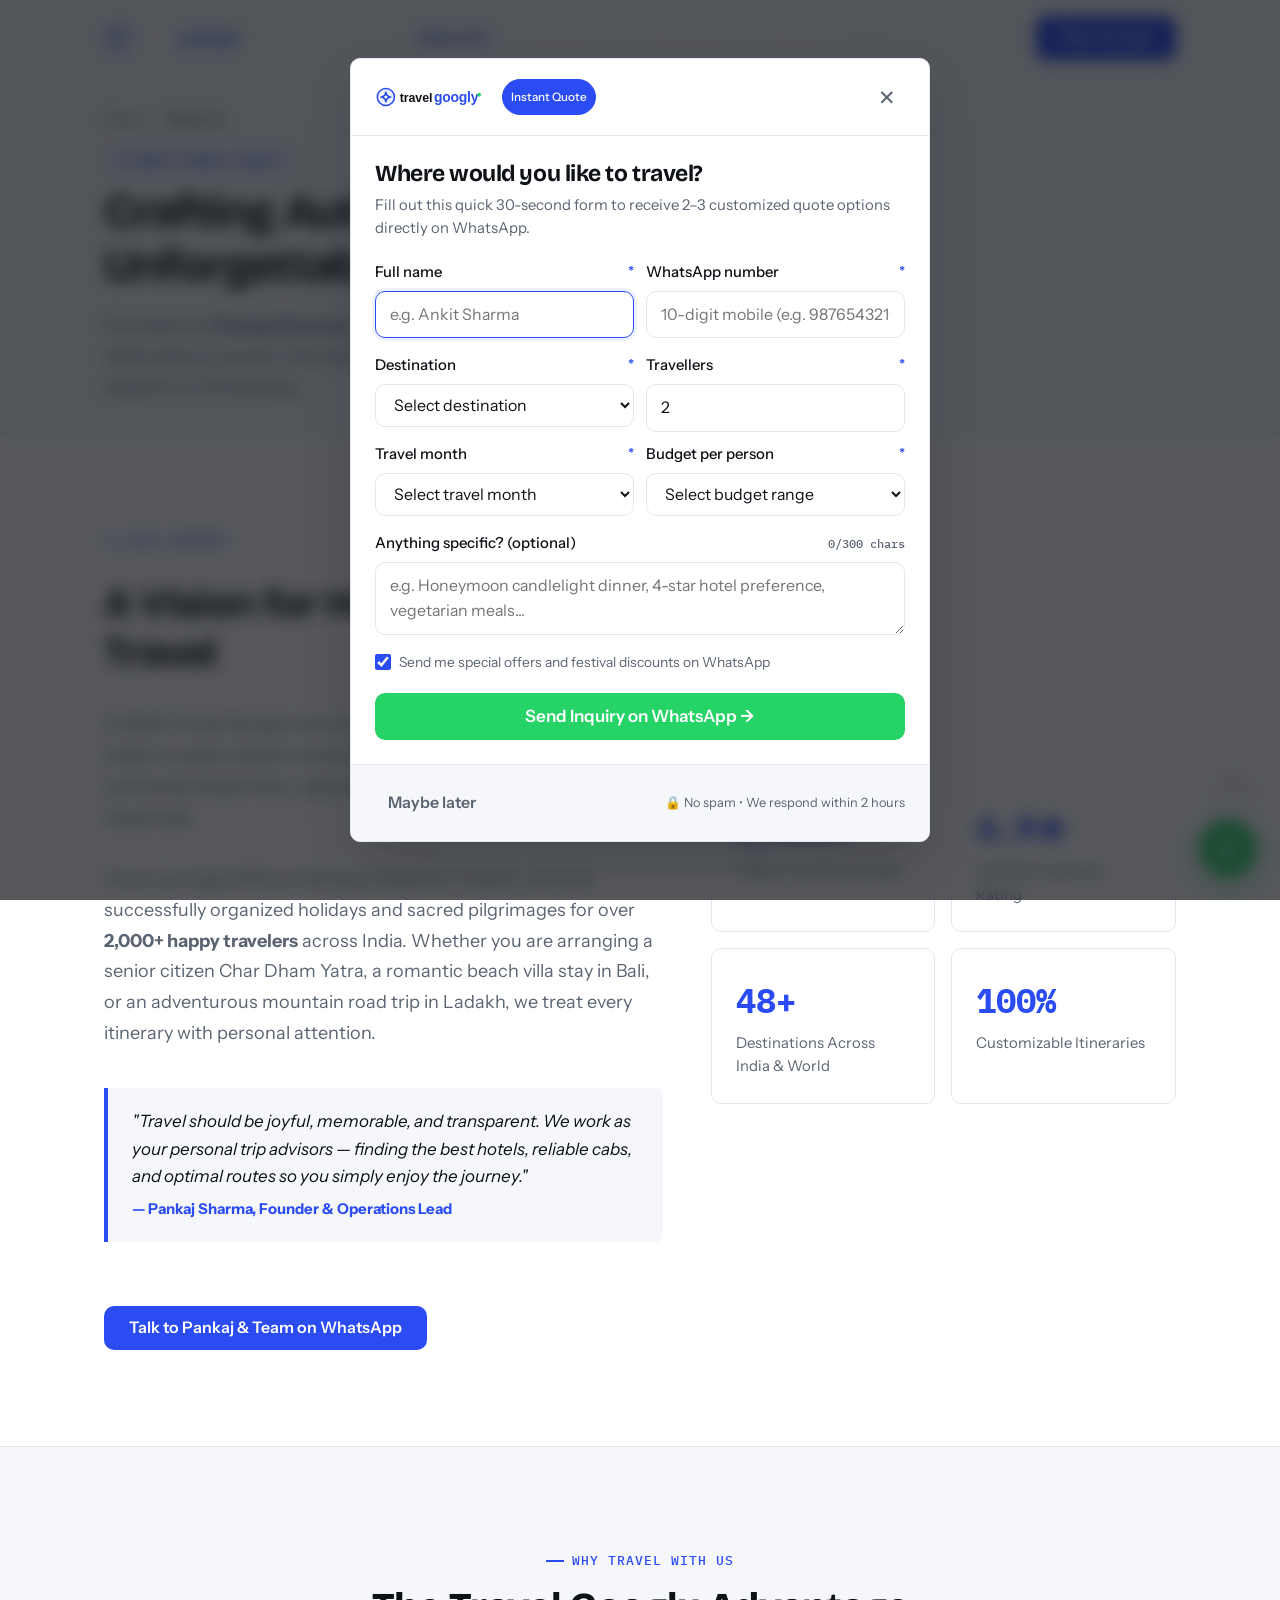
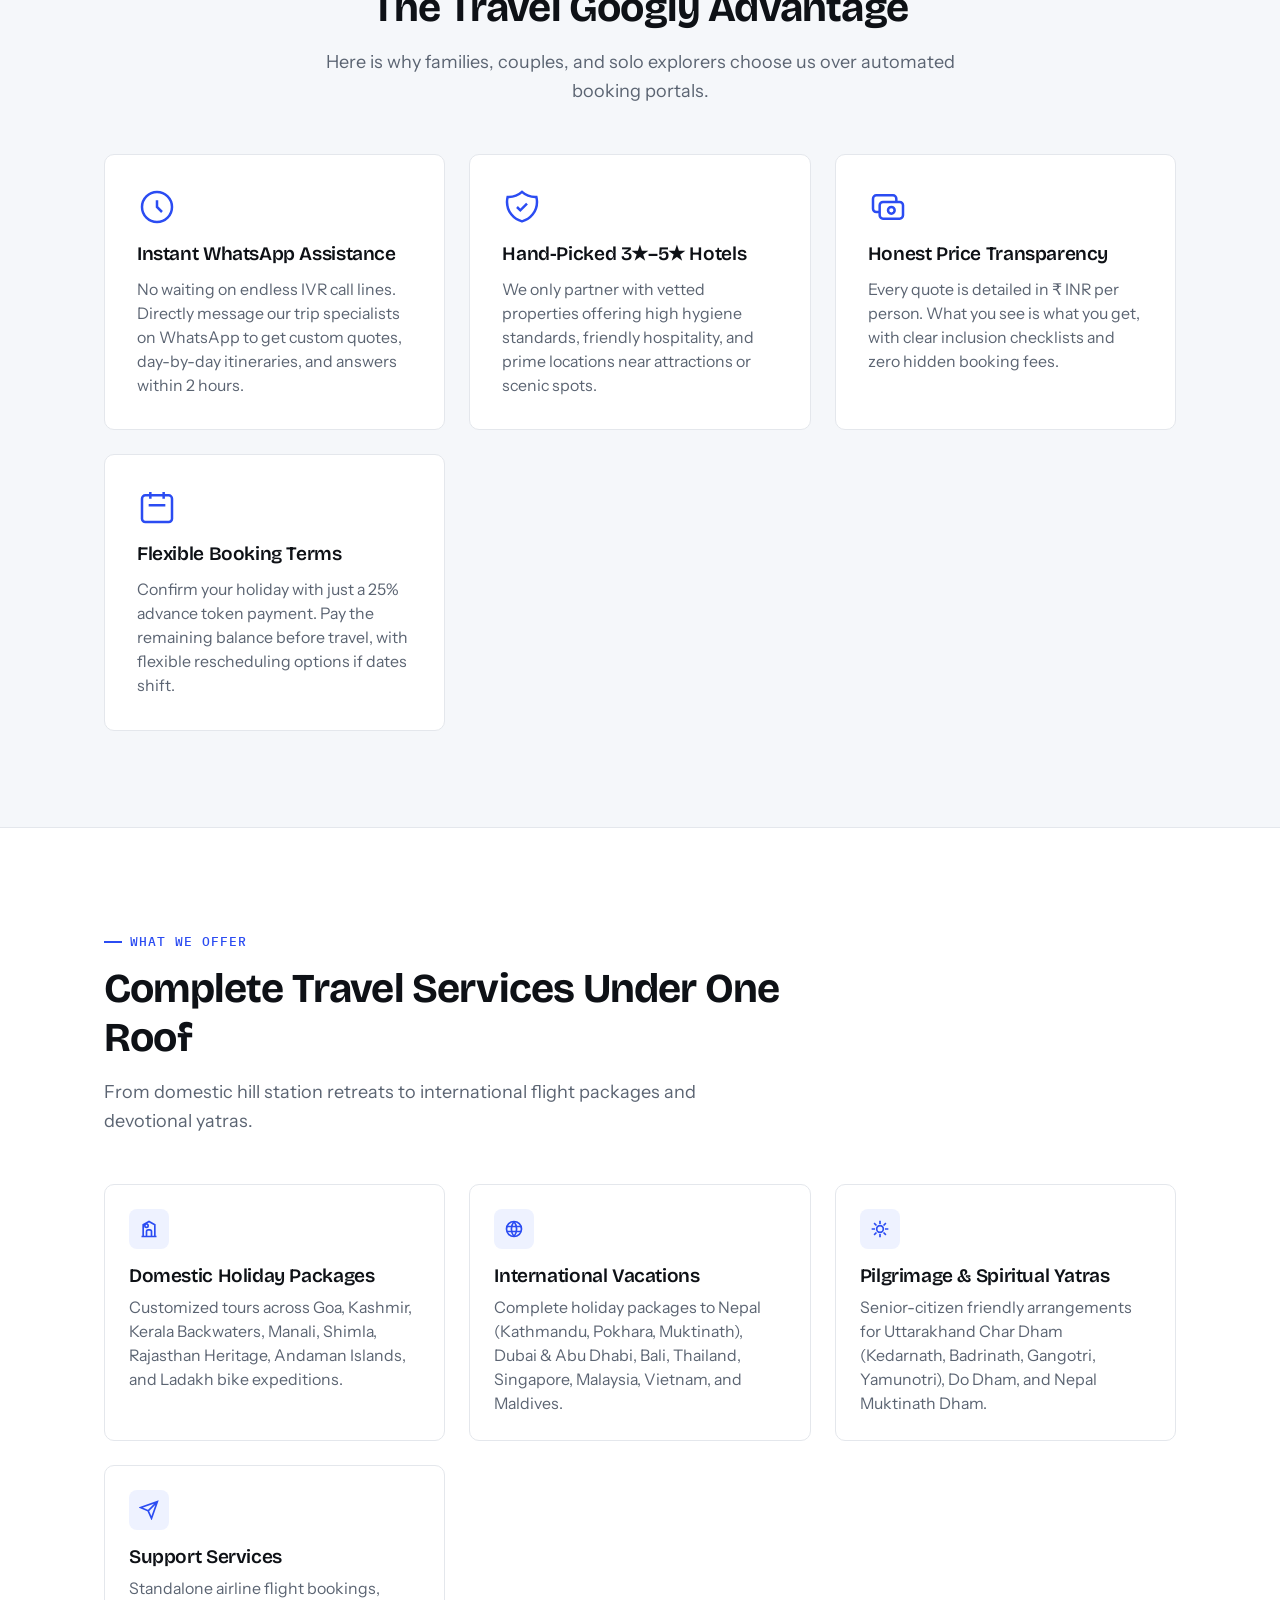
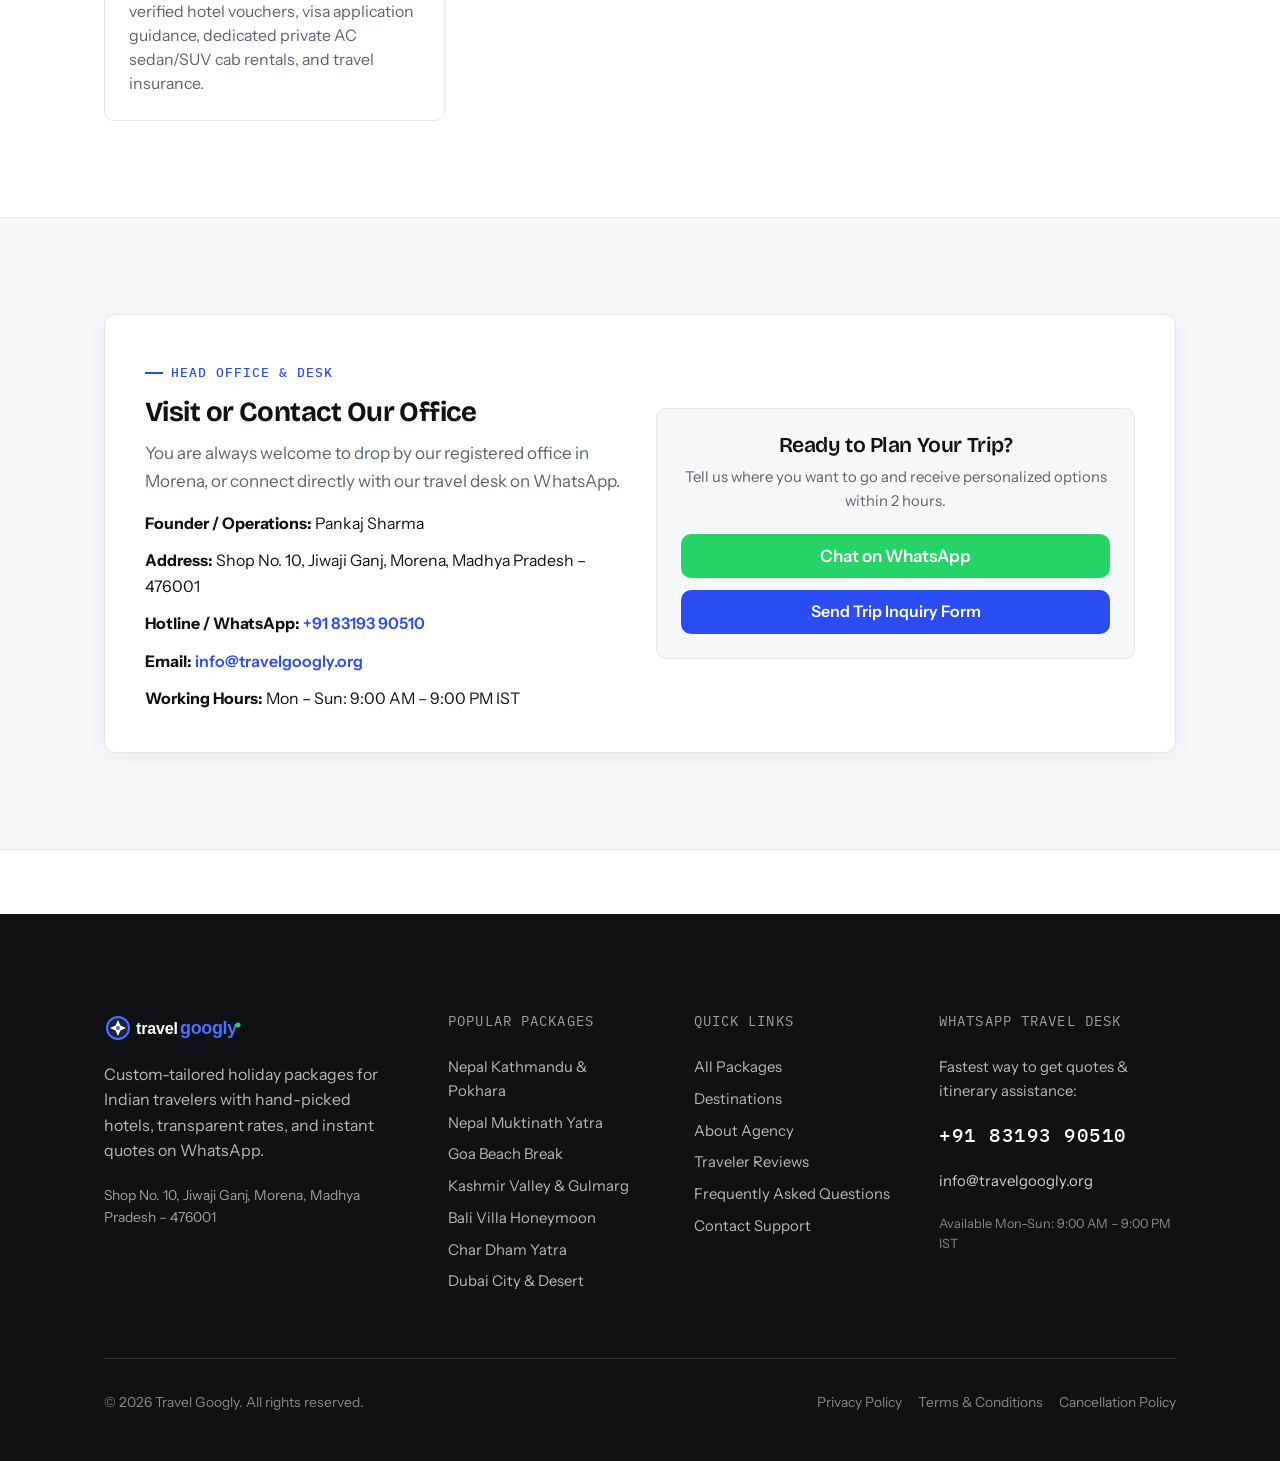
==== commit 4a2b0d89: "Update navbar sequence: Home, About Us, Packages (Domestic/International dropdown), Destinations, Re" ====
--- a/about.html
+++ b/about.html
@@ -76,12 +76,22 @@
 
       <nav class="site-nav" aria-label="Primary navigation">
         <ul class="site-nav__list">
-          <li><a href="index.html#packages" class="site-nav__link">All Packages</a></li>
+          <li><a href="index.html" class="site-nav__link">Home</a></li>
+          <li><a href="about.html" class="site-nav__link is-active" style="color: var(--accent); font-weight: 600;">About Us</a></li>
+          <li class="nav-item-dropdown">
+            <a href="index.html#packages" class="site-nav__link site-nav__link--has-dropdown" aria-haspopup="true" aria-expanded="false">
+              Packages
+              <svg class="dropdown-chevron" width="12" height="12" viewBox="0 0 24 24" fill="none" stroke="currentColor" stroke-width="2.5"><path d="M6 9l6 6 6-6"/></svg>
+            </a>
+            <ul class="nav-dropdown-menu">
+              <li><a href="index.html#packages" class="dropdown-link" data-filter-trigger="domestic">🇮🇳 Domestic Tours</a></li>
+              <li><a href="index.html#packages" class="dropdown-link" data-filter-trigger="international">✈️ International Tours</a></li>
+              <li><a href="index.html#packages" class="dropdown-link" data-filter-trigger="all">🌴 All Holiday Packages</a></li>
+            </ul>
+          </li>
           <li><a href="index.html#destinations" class="site-nav__link">Destinations</a></li>
-          <li><a href="about.html" class="site-nav__link is-active" style="color: var(--accent);">About Us</a></li>
-          <li><a href="index.html#why-us" class="site-nav__link">Why Us</a></li>
           <li><a href="index.html#reviews" class="site-nav__link">Reviews</a></li>
-          <li><a href="index.html#contact" class="site-nav__link">Contact</a></li>
+          <li><a href="index.html#contact" class="site-nav__link">Contact Us</a></li>
         </ul>
       </nav>
 
@@ -107,12 +117,15 @@
       </div>
       <nav aria-label="Mobile navigation">
         <ul class="mobile-drawer__list">
-          <li><a href="index.html#packages" class="mobile-drawer__link">All Packages</a></li>
+          <li><a href="index.html" class="mobile-drawer__link">Home</a></li>
+          <li><a href="about.html" class="mobile-drawer__link" style="font-weight: 700; color: var(--accent);">About Us</a></li>
+          <li class="drawer-subheading">PACKAGES</li>
+          <li><a href="index.html#packages" class="mobile-drawer__link mobile-drawer__link--sub" data-filter-trigger="domestic">🇮🇳 Domestic Tours</a></li>
+          <li><a href="index.html#packages" class="mobile-drawer__link mobile-drawer__link--sub" data-filter-trigger="international">✈️ International Tours</a></li>
+          <li><a href="index.html#packages" class="mobile-drawer__link mobile-drawer__link--sub" data-filter-trigger="all">🌴 All Holiday Packages</a></li>
           <li><a href="index.html#destinations" class="mobile-drawer__link">Destinations</a></li>
-          <li><a href="about.html" class="mobile-drawer__link" style="font-weight: 700; color: var(--accent);">About Us</a></li>
-          <li><a href="index.html#why-us" class="mobile-drawer__link">Why Us</a></li>
           <li><a href="index.html#reviews" class="mobile-drawer__link">Reviews</a></li>
-          <li><a href="index.html#contact" class="mobile-drawer__link">Contact</a></li>
+          <li><a href="index.html#contact" class="mobile-drawer__link">Contact Us</a></li>
         </ul>
       </nav>
       <div class="mobile-drawer__footer">
--- a/css/styles.css
+++ b/css/styles.css
@@ -463,6 +463,70 @@
   color: var(--accent-wash);
 }
 
+/* Navigation Dropdown Menu */
+.nav-item-dropdown {
+  position: relative;
+  padding: 8px 0;
+}
+
+.site-nav__link--has-dropdown {
+  display: inline-flex;
+  align-items: center;
+  gap: 4px;
+}
+
+.dropdown-chevron {
+  transition: transform var(--transition-fast);
+}
+
+.nav-item-dropdown:hover .dropdown-chevron,
+.nav-item-dropdown:focus-within .dropdown-chevron {
+  transform: rotate(180deg);
+}
+
+.nav-dropdown-menu {
+  position: absolute;
+  top: 100%;
+  left: -12px;
+  min-width: 220px;
+  background-color: var(--surface);
+  border: 1px solid var(--line);
+  border-radius: var(--radius-card);
+  padding: var(--space-8) 0;
+  box-shadow: 0 12px 32px rgba(14, 17, 22, 0.14);
+  opacity: 0;
+  visibility: hidden;
+  transform: translateY(8px);
+  transition: opacity var(--transition-fast), transform var(--transition-fast), visibility var(--transition-fast);
+  z-index: 1000;
+  display: flex;
+  flex-direction: column;
+}
+
+.nav-item-dropdown:hover .nav-dropdown-menu,
+.nav-item-dropdown:focus-within .nav-dropdown-menu {
+  opacity: 1;
+  visibility: visible;
+  transform: translateY(0);
+}
+
+.dropdown-link {
+  display: flex;
+  align-items: center;
+  gap: var(--space-8);
+  padding: 10px var(--space-16);
+  font-size: 0.875rem;
+  font-weight: 500;
+  color: var(--ink);
+  white-space: nowrap;
+  transition: background-color var(--transition-fast), color var(--transition-fast);
+}
+
+.dropdown-link:hover {
+  background-color: var(--accent-wash);
+  color: var(--accent);
+}
+
 .site-header__actions {
   display: flex;
   align-items: center;
@@ -584,6 +648,26 @@
 
 .mobile-drawer__link:hover {
   color: var(--accent);
+}
+
+.drawer-subheading {
+  font-family: var(--font-mono);
+  font-size: 0.6875rem;
+  font-weight: 700;
+  color: var(--ink-soft);
+  letter-spacing: 0.08em;
+  margin-top: 4px;
+}
+
+.mobile-drawer__link--sub {
+  font-size: 1.0625rem !important;
+  font-weight: 500 !important;
+  padding-left: 12px;
+  color: var(--ink-soft) !important;
+}
+
+.mobile-drawer__link--sub:hover {
+  color: var(--accent) !important;
 }
 
 .mobile-drawer__footer {
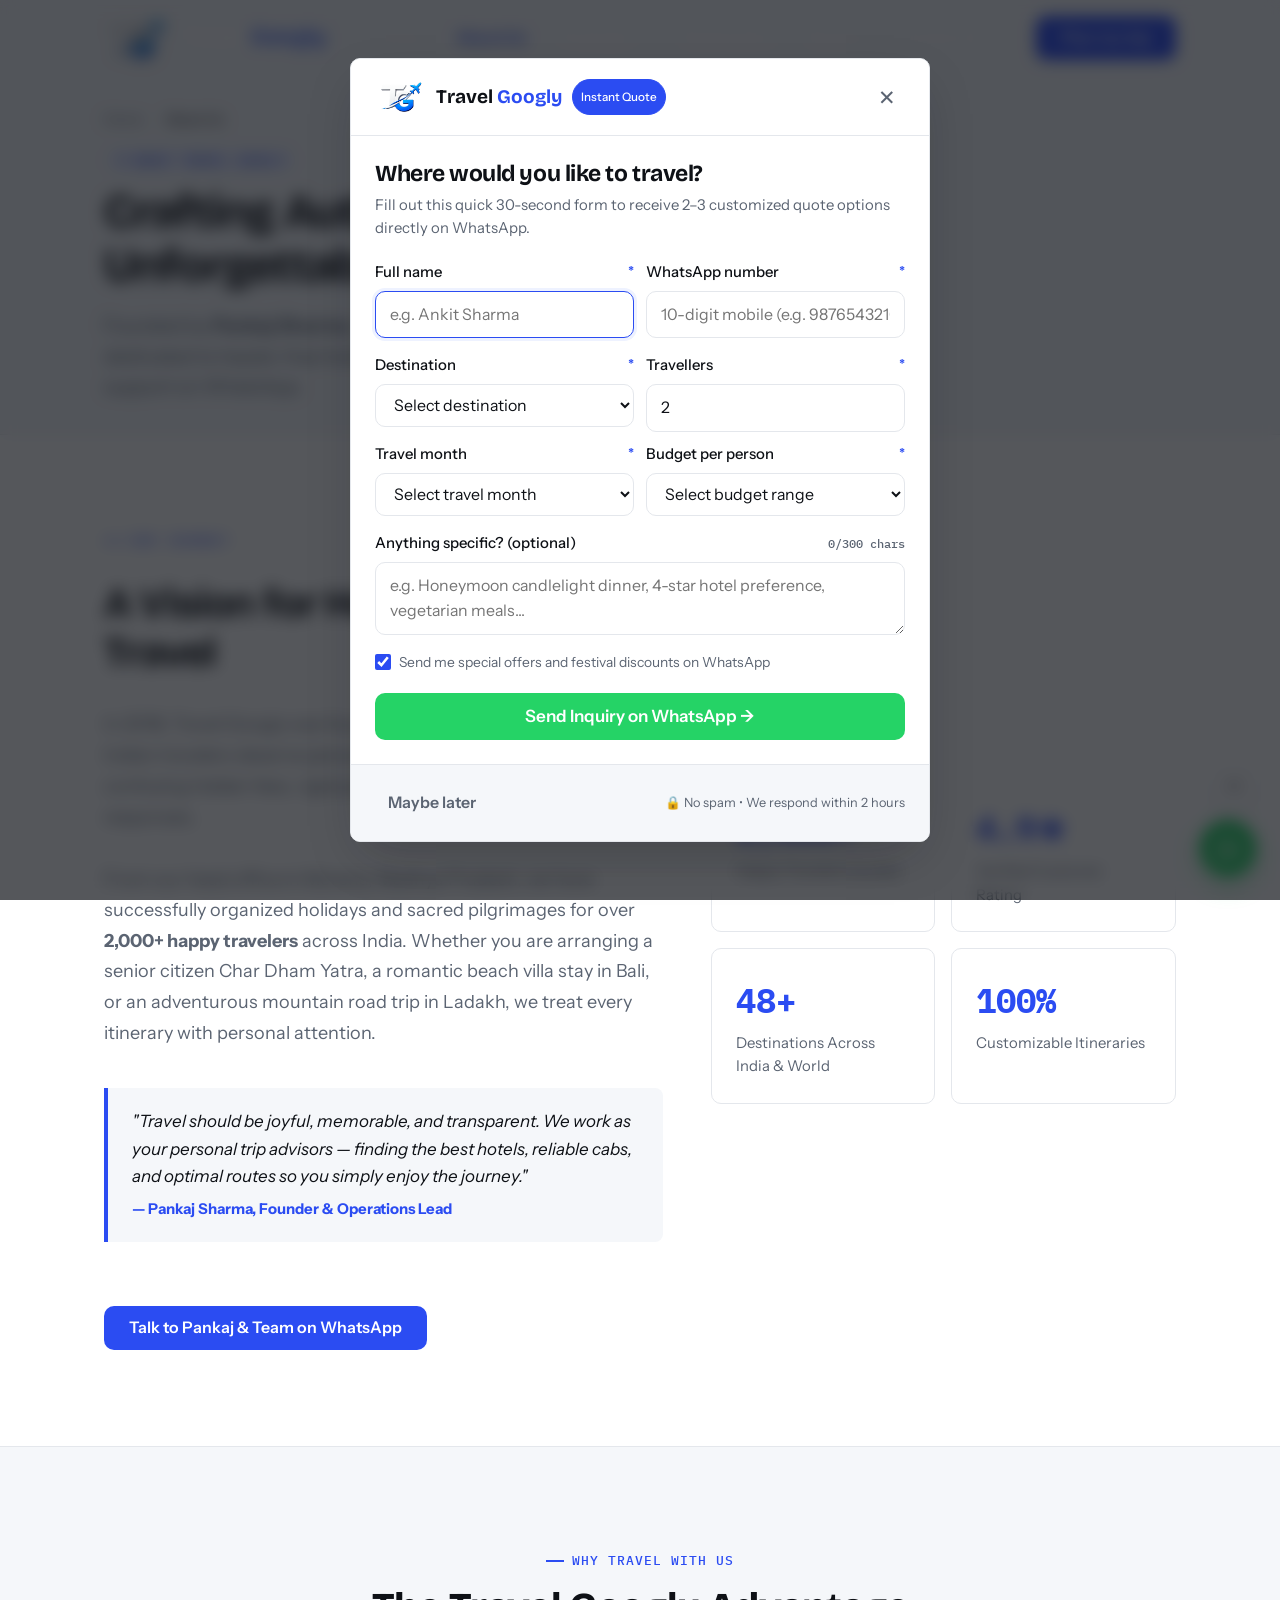
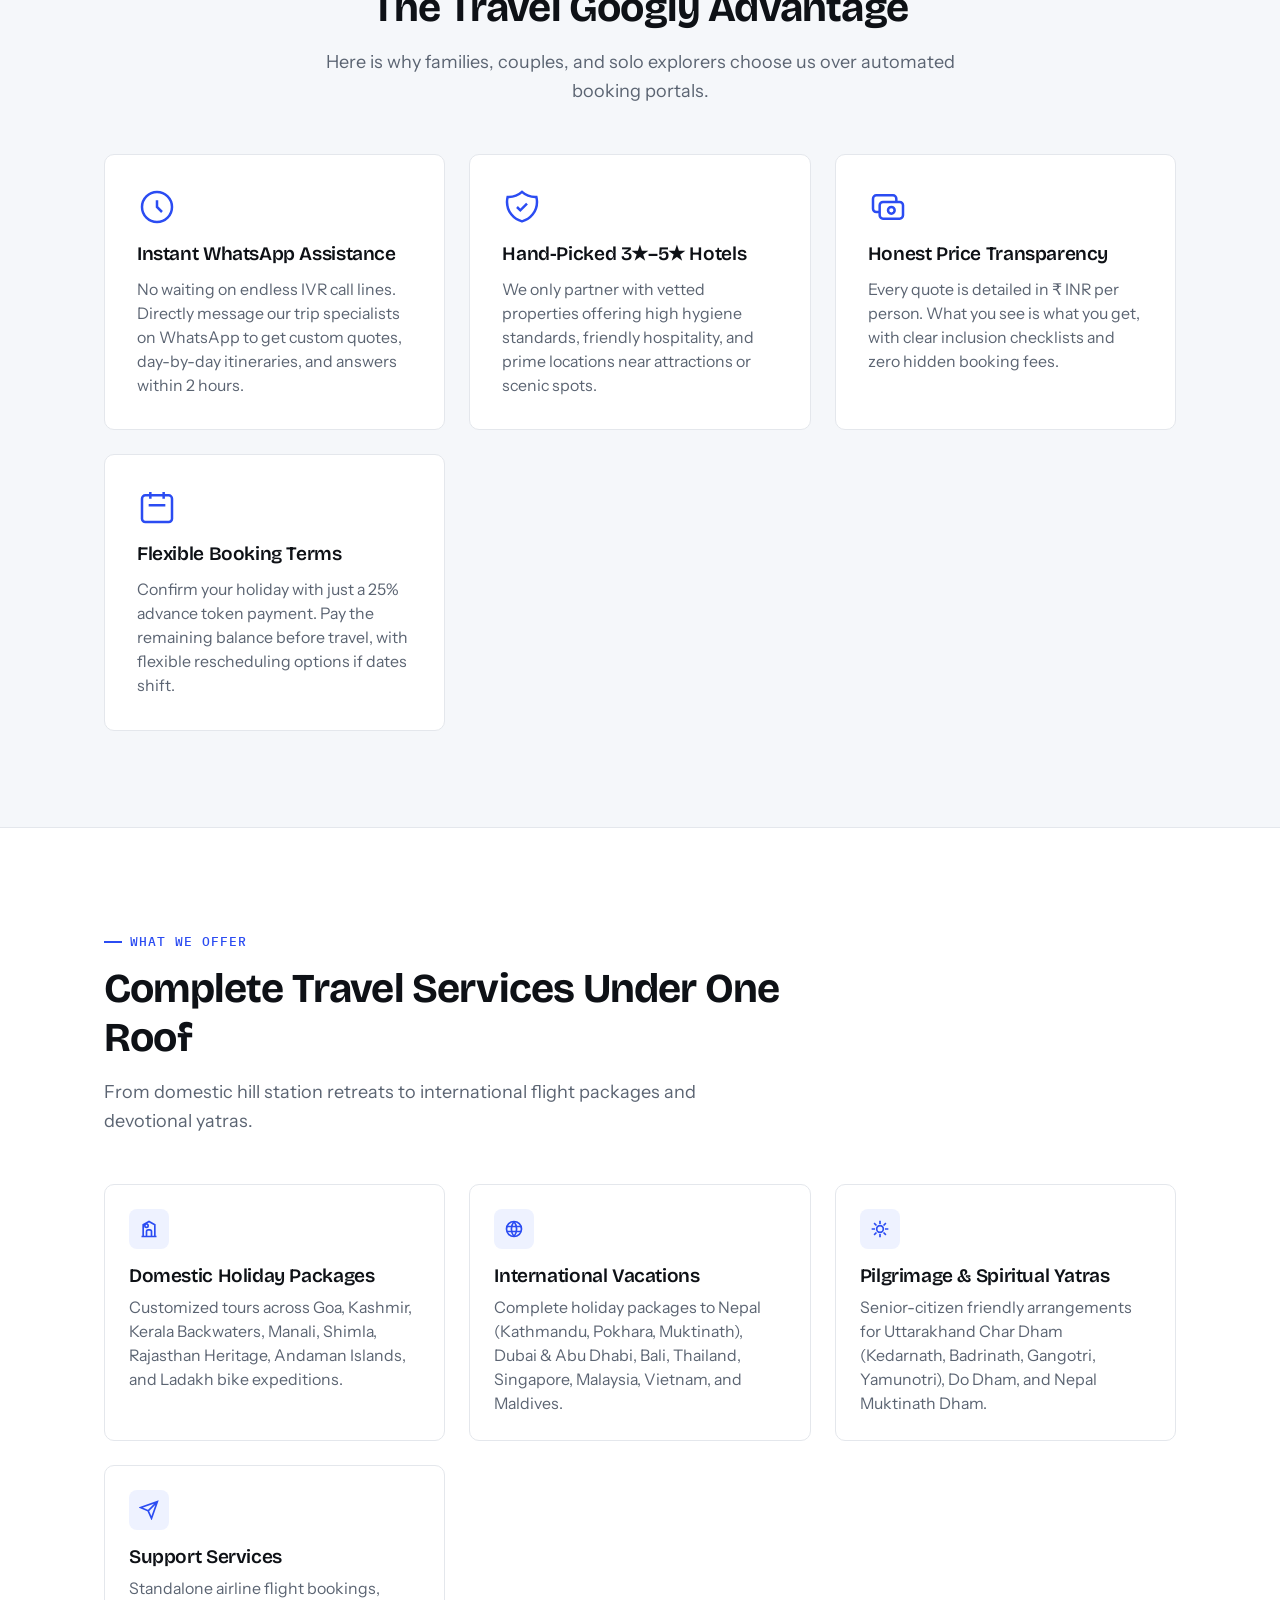
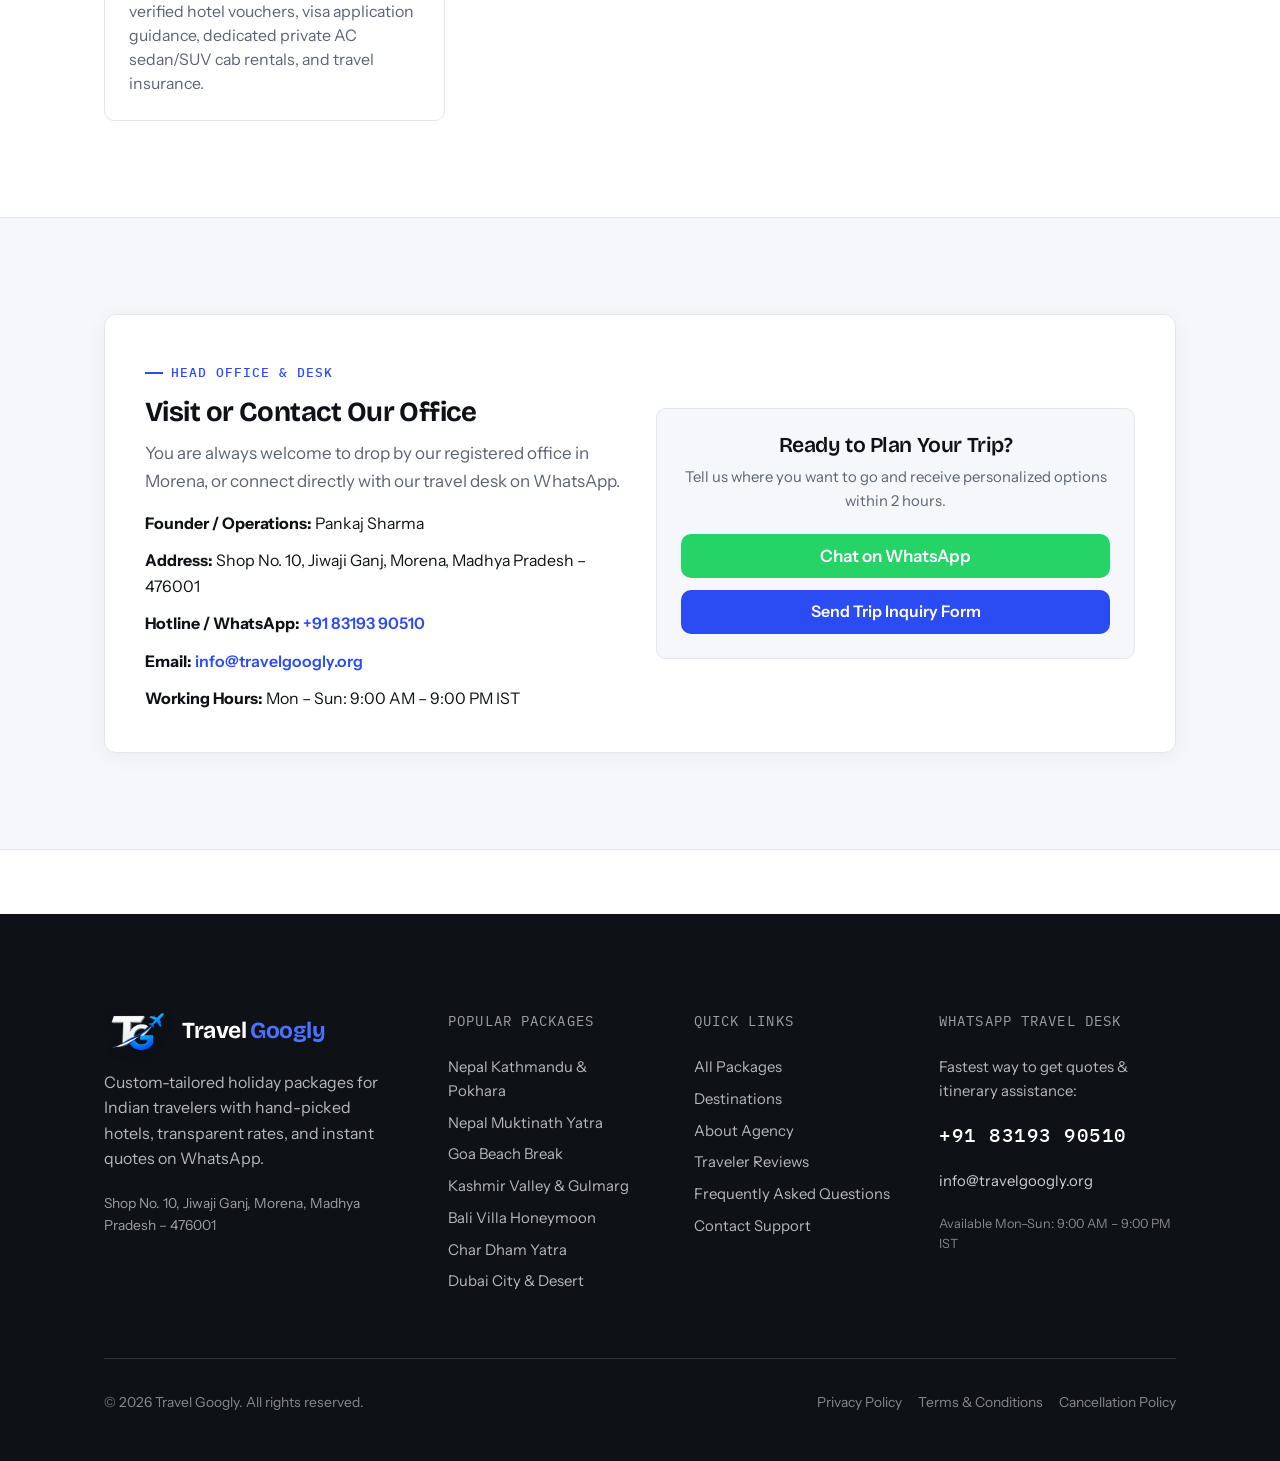
==== commit 00dfa57a: "Integrate official Travel Googly 3D logo across header, drawer, footer, modal and favicon" ====
--- a/about.html
+++ b/about.html
@@ -22,7 +22,8 @@
   <meta name="twitter:image" content="https://images.unsplash.com/photo-1595815771614-ade9d652a65d?auto=format&fit=crop&w=1200&q=80">
 
   <!-- Favicon -->
-  <link rel="icon" type="image/svg+xml" href="assets/favicon.svg">
+  <link rel="icon" type="image/png" href="assets/travelgoogly-logo.png">
+  <link rel="apple-touch-icon" href="assets/travelgoogly-logo.png">
 
   <!-- Stylesheet -->
   <link rel="stylesheet" href="css/styles.css">
@@ -37,7 +38,7 @@
       "@type": "Person",
       "name": "Pankaj Sharma"
     },
-    "image": "https://travelgoogly.com/assets/logo.svg",
+    "image": "https://travelgoogly.com/assets/travelgoogly-logo.png",
     "telephone": "+918319390510",
     "email": "info@travelgoogly.org",
     "url": "https://travelgoogly.com/about.html",
@@ -70,8 +71,11 @@
   <header class="site-header is-scrolled" role="banner">
     <div class="container">
       <a href="index.html" class="site-logo" aria-label="Travel Googly Home">
-        <img src="assets/logo-light.svg" alt="Travel Googly" class="logo-light" width="148" height="36">
-        <img src="assets/logo.svg" alt="Travel Googly" class="logo-dark" width="148" height="36">
+        <img src="assets/travelgoogly-logo.png" alt="Travel Googly" class="site-logo__img" width="44" height="44">
+        <span class="site-logo__text">
+          <span class="site-logo__primary">Travel</span>
+          <span class="site-logo__accent">Googly</span>
+        </span>
       </a>
 
       <nav class="site-nav" aria-label="Primary navigation">
@@ -111,8 +115,11 @@
     <div class="mobile-drawer__content">
       <div class="mobile-drawer__header">
         <a href="index.html" class="site-logo">
-          <img src="assets/logo-light.svg" alt="Travel Googly" class="logo-light" width="148" height="36">
-          <img src="assets/logo.svg" alt="Travel Googly" class="logo-dark" width="148" height="36">
+          <img src="assets/travelgoogly-logo.png" alt="Travel Googly" class="site-logo__img" width="44" height="44">
+          <span class="site-logo__text">
+            <span class="site-logo__primary">Travel</span>
+            <span class="site-logo__accent">Googly</span>
+          </span>
         </a>
       </div>
       <nav aria-label="Mobile navigation">
@@ -379,8 +386,11 @@
       <div class="footer-grid">
         <div class="footer-col">
           <a href="index.html" class="site-logo">
-            <img src="assets/logo-light.svg" alt="Travel Googly" class="logo-light" width="148" height="36">
-            <img src="assets/logo.svg" alt="Travel Googly" class="logo-dark" width="148" height="36">
+            <img src="assets/travelgoogly-logo.png" alt="Travel Googly" class="site-logo__img" width="44" height="44">
+            <span class="site-logo__text">
+              <span class="site-logo__primary">Travel</span>
+              <span class="site-logo__accent">Googly</span>
+            </span>
           </a>
           <p>Custom-tailored holiday packages for Indian travelers with hand-picked hotels, transparent rates, and instant quotes on WhatsApp.</p>
           <p style="font-size: 0.8125rem; color: rgba(255, 255, 255, 0.6); margin-top: 4px;">
@@ -439,8 +449,9 @@
   <div class="modal-overlay" id="inquiry-modal" aria-hidden="true" role="dialog" aria-modal="true" aria-labelledby="inquiry-modal-title">
     <div class="modal-card">
       <div class="modal-header">
-        <div style="display: flex; align-items: center; gap: 12px;">
-          <img src="assets/logo.svg" alt="Travel Googly" width="120" height="28" style="height: 28px; width: auto;">
+        <div style="display: flex; align-items: center; gap: 10px;">
+          <img src="assets/travelgoogly-logo.png" alt="Travel Googly" width="34" height="34" style="height: 34px; width: auto; object-fit: contain;">
+          <span style="font-family: var(--font-display); font-size: 1.125rem; font-weight: 700; color: var(--ink);">Travel <span style="color: var(--accent);">Googly</span></span>
           <span class="chip is-active" style="padding: 2px 8px; font-size: 0.6875rem;">Instant Quote</span>
         </div>
         <button type="button" class="modal-close-btn" id="inquiry-close-btn" aria-label="Close inquiry modal">✕</button>
--- a/css/styles.css
+++ b/css/styles.css
@@ -394,44 +394,62 @@
 .site-logo {
   display: inline-flex;
   align-items: center;
-  height: var(--logo-h);
-}
-
-.site-logo img {
-  height: var(--logo-h);
+  gap: var(--space-12);
+  text-decoration: none;
+  line-height: 1;
+}
+
+.site-logo__img {
+  height: 44px;
   width: auto;
-  display: block;
-}
-
-/* Adaptive logo visibility: Light logo for dark backgrounds, Dark logo for light backgrounds */
-.site-header:not(.is-scrolled) .site-logo .logo-dark {
-  display: none !important;
-}
-.site-header:not(.is-scrolled) .site-logo .logo-light {
-  display: block !important;
-}
-
-.site-header.is-scrolled .site-logo .logo-dark {
-  display: block !important;
-}
-.site-header.is-scrolled .site-logo .logo-light {
-  display: none !important;
-}
-
-.site-footer .site-logo .logo-dark {
-  display: none !important;
-}
-.site-footer .site-logo .logo-light {
-  display: block !important;
-}
-
-.mobile-drawer .site-logo .logo-light,
-.modal-header .logo-light {
-  display: none !important;
-}
-.mobile-drawer .site-logo .logo-dark,
-.modal-header .logo-dark {
-  display: block !important;
+  object-fit: contain;
+  filter: drop-shadow(0 2px 6px rgba(0, 0, 0, 0.15));
+  transition: transform var(--transition-fast);
+}
+
+.site-logo:hover .site-logo__img {
+  transform: scale(1.06);
+}
+
+.site-logo__text {
+  display: flex;
+  align-items: baseline;
+  gap: 4px;
+  font-family: var(--font-display);
+  font-size: 1.35rem;
+  font-weight: 700;
+  letter-spacing: -0.02em;
+}
+
+/* Dynamic contrast for dark and light headers/footers */
+.site-header:not(.is-scrolled) .site-logo__primary {
+  color: #FFFFFF;
+}
+.site-header:not(.is-scrolled) .site-logo__accent {
+  color: #4D70FF;
+}
+
+.site-header.is-scrolled .site-logo__primary {
+  color: var(--ink);
+}
+.site-header.is-scrolled .site-logo__accent {
+  color: var(--accent);
+}
+
+.site-footer .site-logo__primary {
+  color: #FFFFFF;
+}
+.site-footer .site-logo__accent {
+  color: #4D70FF;
+}
+
+.mobile-drawer .site-logo__primary,
+.modal-header .site-logo__primary {
+  color: var(--ink);
+}
+.mobile-drawer .site-logo__accent,
+.modal-header .site-logo__accent {
+  color: var(--accent);
 }
 
 .site-nav {
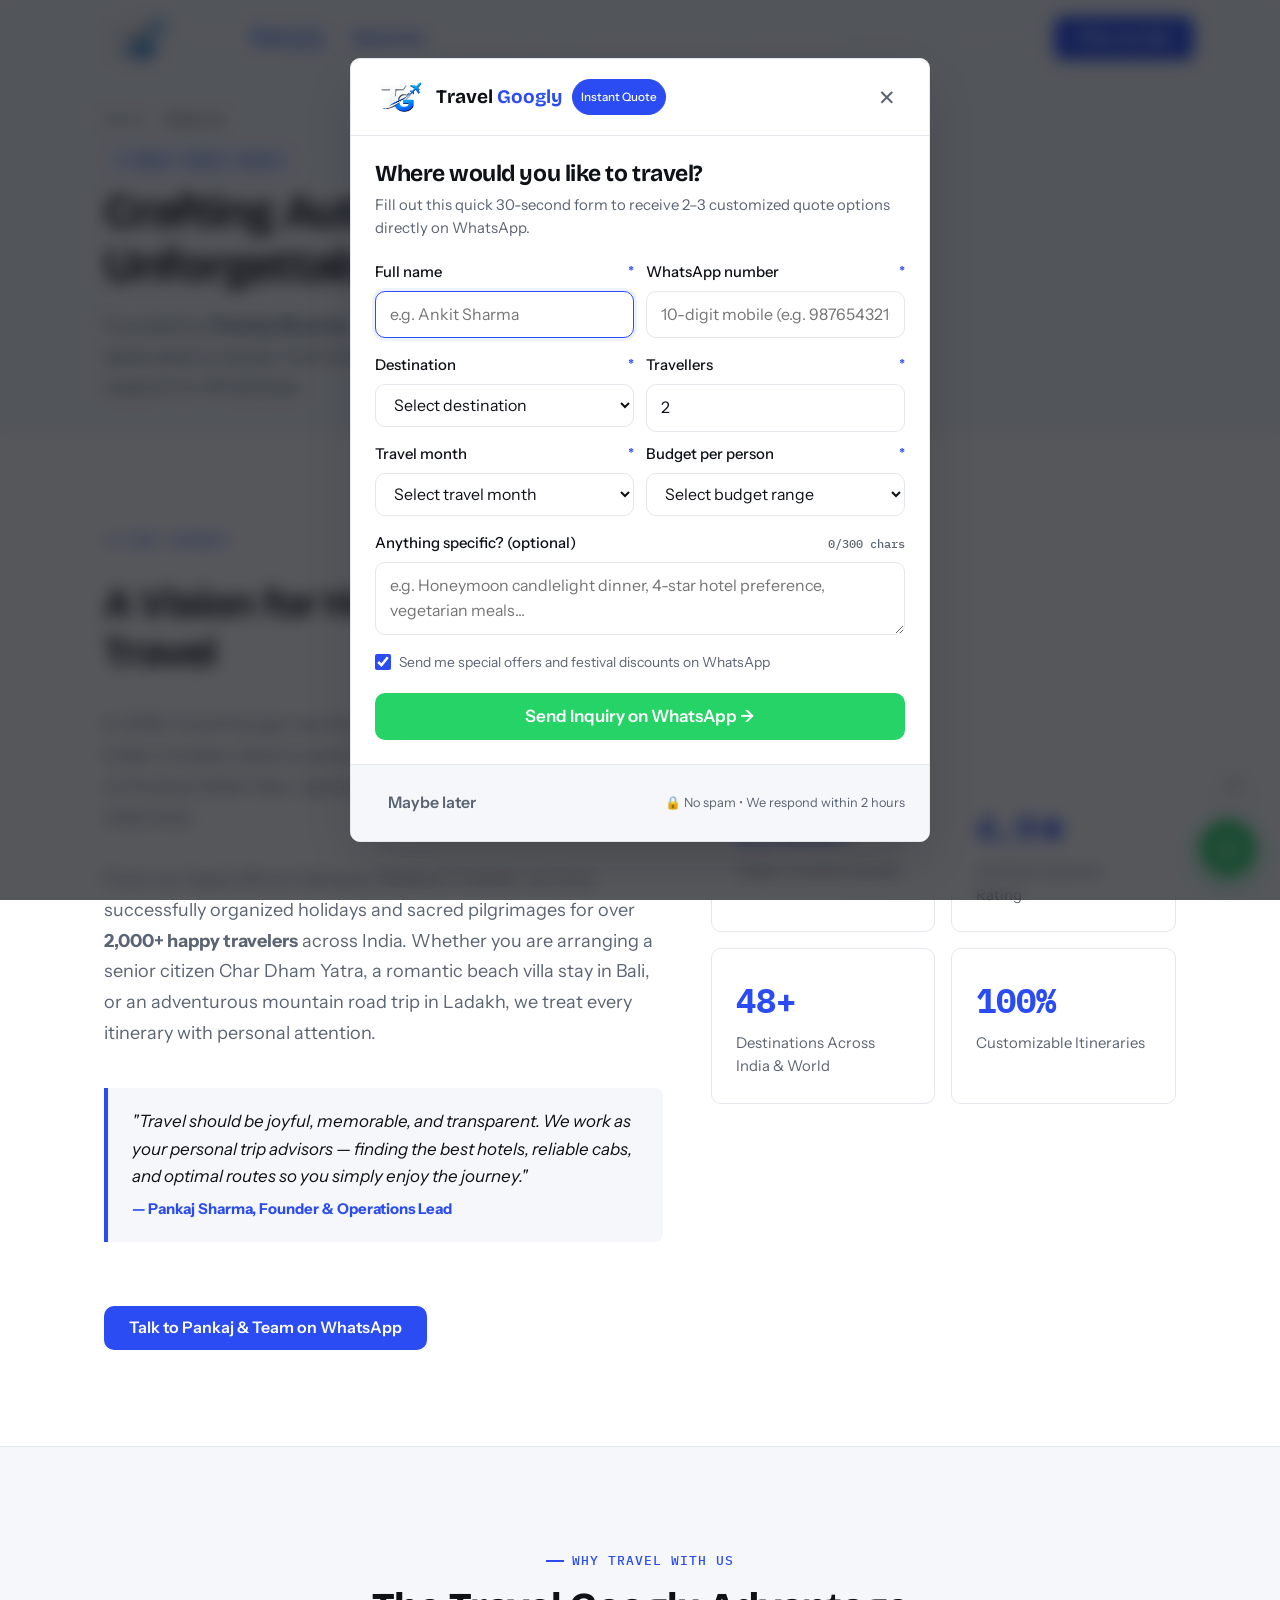
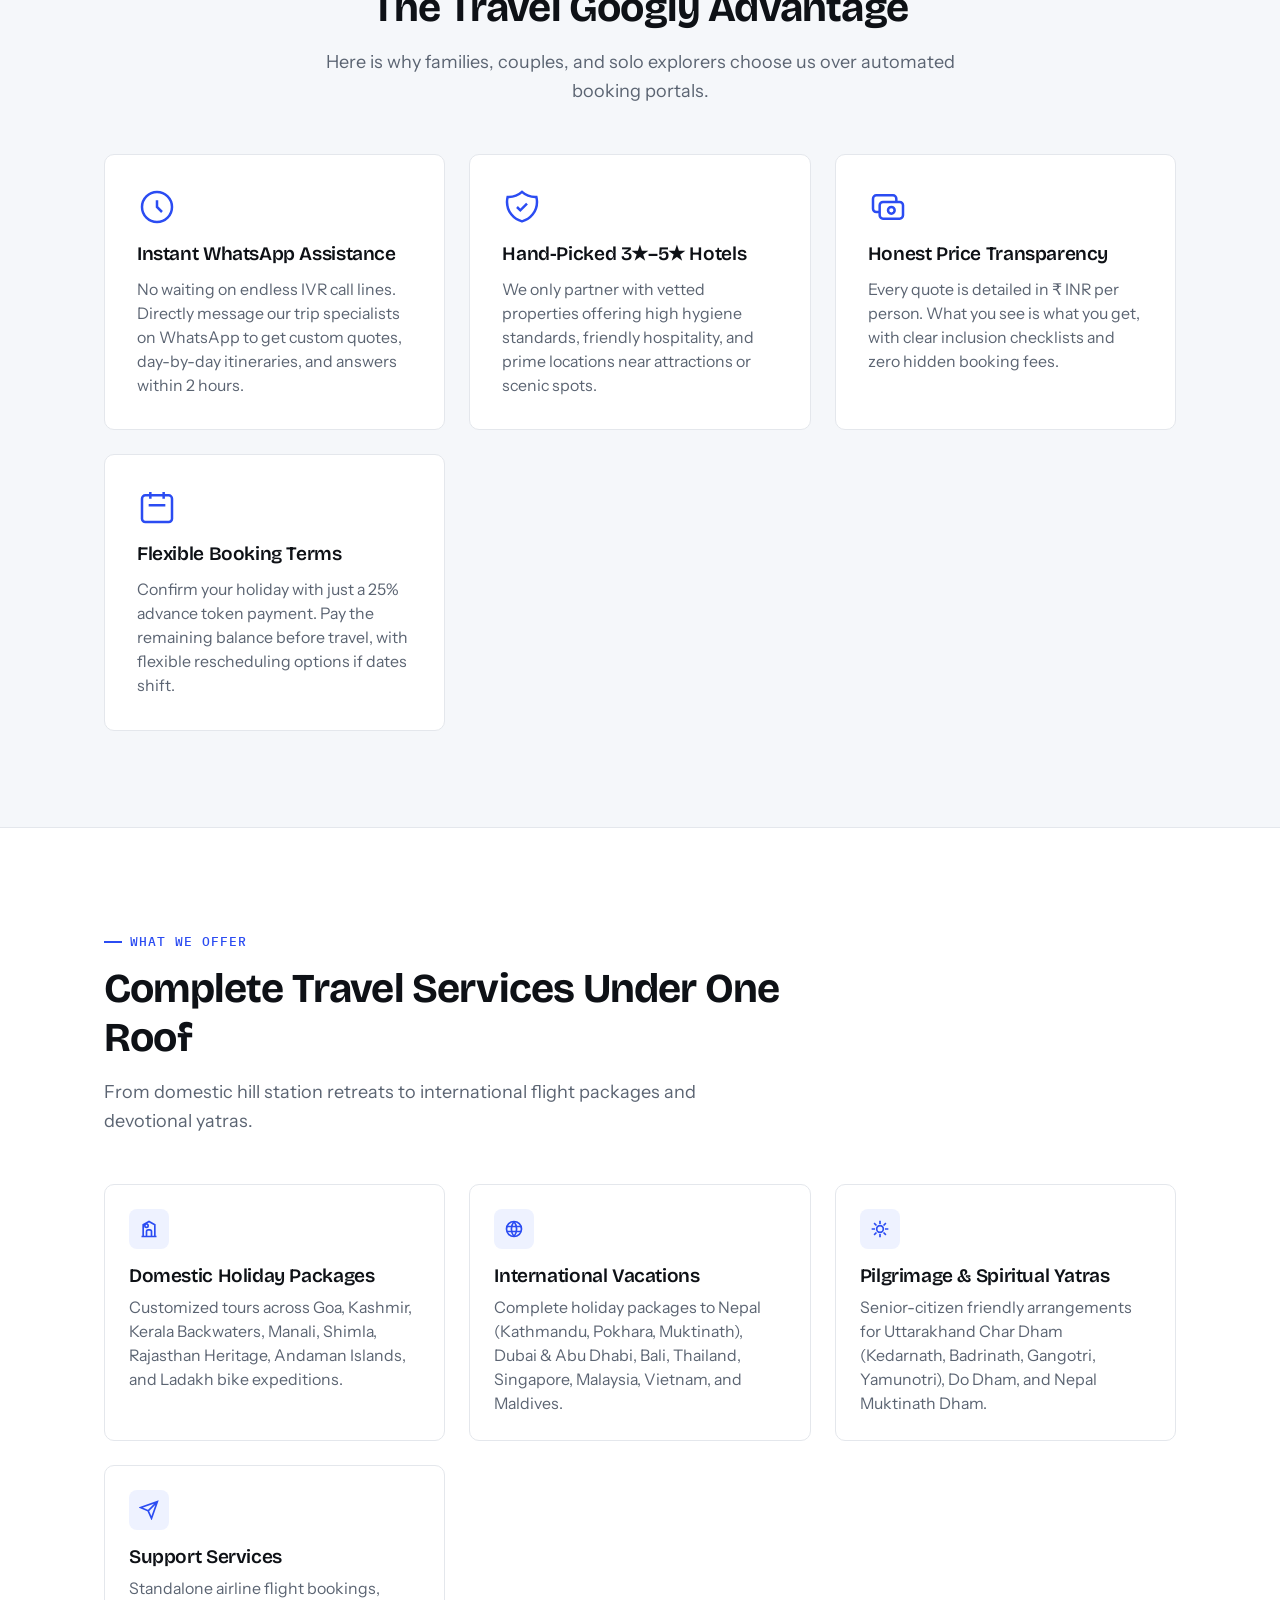
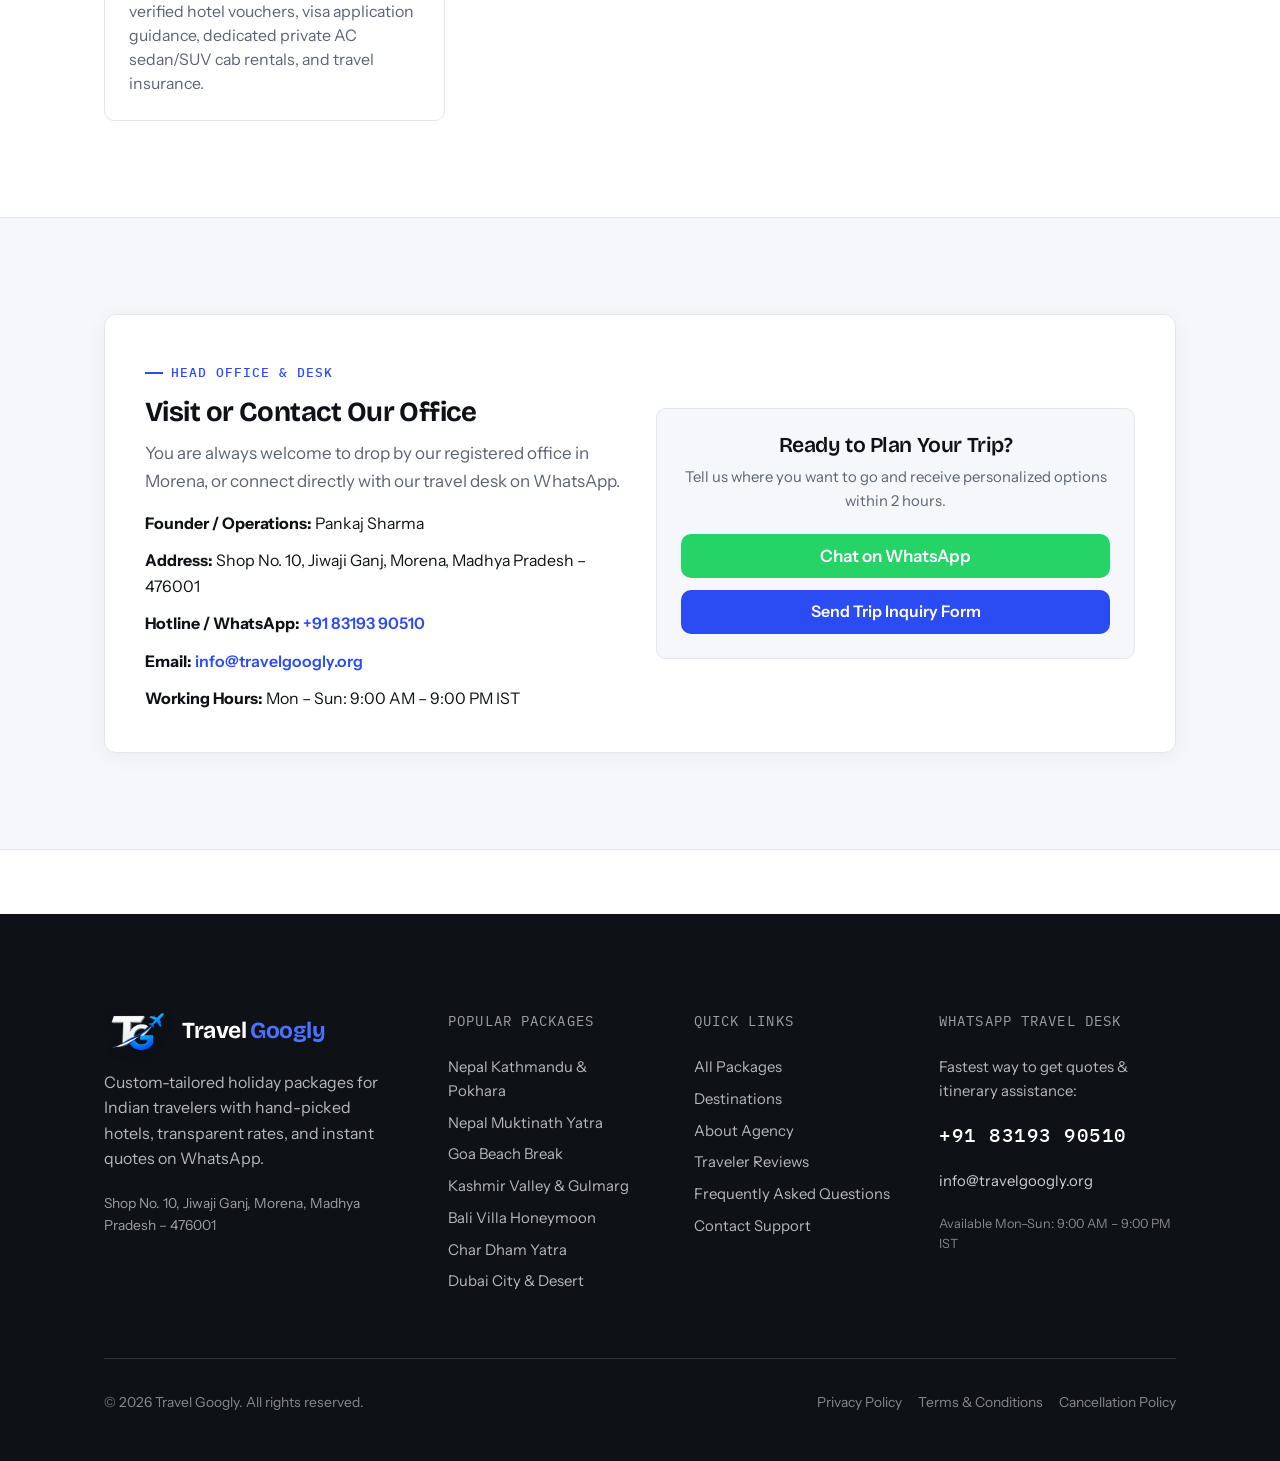
==== commit 059559ab: "Fix navbar: replace overlapping dropdown with clean inline sequence: Home, About Us, Domestic Tours," ====
--- a/about.html
+++ b/about.html
@@ -82,17 +82,8 @@
         <ul class="site-nav__list">
           <li><a href="index.html" class="site-nav__link">Home</a></li>
           <li><a href="about.html" class="site-nav__link is-active" style="color: var(--accent); font-weight: 600;">About Us</a></li>
-          <li class="nav-item-dropdown">
-            <a href="index.html#packages" class="site-nav__link site-nav__link--has-dropdown" aria-haspopup="true" aria-expanded="false">
-              Packages
-              <svg class="dropdown-chevron" width="12" height="12" viewBox="0 0 24 24" fill="none" stroke="currentColor" stroke-width="2.5"><path d="M6 9l6 6 6-6"/></svg>
-            </a>
-            <ul class="nav-dropdown-menu">
-              <li><a href="index.html#packages" class="dropdown-link" data-filter-trigger="domestic">🇮🇳 Domestic Tours</a></li>
-              <li><a href="index.html#packages" class="dropdown-link" data-filter-trigger="international">✈️ International Tours</a></li>
-              <li><a href="index.html#packages" class="dropdown-link" data-filter-trigger="all">🌴 All Holiday Packages</a></li>
-            </ul>
-          </li>
+          <li><a href="index.html#packages" class="site-nav__link" data-filter-trigger="domestic">Domestic Tours</a></li>
+          <li><a href="index.html#packages" class="site-nav__link" data-filter-trigger="international">International Tours</a></li>
           <li><a href="index.html#destinations" class="site-nav__link">Destinations</a></li>
           <li><a href="index.html#reviews" class="site-nav__link">Reviews</a></li>
           <li><a href="index.html#contact" class="site-nav__link">Contact Us</a></li>
@@ -126,10 +117,8 @@
         <ul class="mobile-drawer__list">
           <li><a href="index.html" class="mobile-drawer__link">Home</a></li>
           <li><a href="about.html" class="mobile-drawer__link" style="font-weight: 700; color: var(--accent);">About Us</a></li>
-          <li class="drawer-subheading">PACKAGES</li>
-          <li><a href="index.html#packages" class="mobile-drawer__link mobile-drawer__link--sub" data-filter-trigger="domestic">🇮🇳 Domestic Tours</a></li>
-          <li><a href="index.html#packages" class="mobile-drawer__link mobile-drawer__link--sub" data-filter-trigger="international">✈️ International Tours</a></li>
-          <li><a href="index.html#packages" class="mobile-drawer__link mobile-drawer__link--sub" data-filter-trigger="all">🌴 All Holiday Packages</a></li>
+          <li><a href="index.html#packages" class="mobile-drawer__link" data-filter-trigger="domestic">Domestic Tours</a></li>
+          <li><a href="index.html#packages" class="mobile-drawer__link" data-filter-trigger="international">International Tours</a></li>
           <li><a href="index.html#destinations" class="mobile-drawer__link">Destinations</a></li>
           <li><a href="index.html#reviews" class="mobile-drawer__link">Reviews</a></li>
           <li><a href="index.html#contact" class="mobile-drawer__link">Contact Us</a></li>
--- a/css/styles.css
+++ b/css/styles.css
@@ -460,89 +460,39 @@
   .site-nav {
     display: flex;
     align-items: center;
-    gap: var(--space-32);
   }
 }
 
 .site-nav__list {
   display: flex;
   align-items: center;
-  gap: var(--space-32);
+  gap: clamp(12px, 1.8vw, 24px);
+  list-style: none;
+  margin: 0;
+  padding: 0;
 }
 
 .site-nav__link {
   font-size: 0.9375rem;
   font-weight: 500;
   color: #FFFFFF;
-  transition: color var(--transition-fast);
+  white-space: nowrap;
+  transition: color var(--transition-fast), opacity var(--transition-fast);
+  text-decoration: none;
 }
 
 .site-nav__link:hover {
-  color: var(--accent-wash);
-}
-
-/* Navigation Dropdown Menu */
-.nav-item-dropdown {
-  position: relative;
-  padding: 8px 0;
-}
-
-.site-nav__link--has-dropdown {
-  display: inline-flex;
-  align-items: center;
-  gap: 4px;
-}
-
-.dropdown-chevron {
-  transition: transform var(--transition-fast);
-}
-
-.nav-item-dropdown:hover .dropdown-chevron,
-.nav-item-dropdown:focus-within .dropdown-chevron {
-  transform: rotate(180deg);
-}
-
-.nav-dropdown-menu {
-  position: absolute;
-  top: 100%;
-  left: -12px;
-  min-width: 220px;
-  background-color: var(--surface);
-  border: 1px solid var(--line);
-  border-radius: var(--radius-card);
-  padding: var(--space-8) 0;
-  box-shadow: 0 12px 32px rgba(14, 17, 22, 0.14);
-  opacity: 0;
-  visibility: hidden;
-  transform: translateY(8px);
-  transition: opacity var(--transition-fast), transform var(--transition-fast), visibility var(--transition-fast);
-  z-index: 1000;
-  display: flex;
-  flex-direction: column;
-}
-
-.nav-item-dropdown:hover .nav-dropdown-menu,
-.nav-item-dropdown:focus-within .nav-dropdown-menu {
+  color: #FFFFFF;
+  opacity: 0.8;
+}
+
+.site-header.is-scrolled .site-nav__link {
+  color: var(--ink);
+}
+
+.site-header.is-scrolled .site-nav__link:hover {
+  color: var(--accent);
   opacity: 1;
-  visibility: visible;
-  transform: translateY(0);
-}
-
-.dropdown-link {
-  display: flex;
-  align-items: center;
-  gap: var(--space-8);
-  padding: 10px var(--space-16);
-  font-size: 0.875rem;
-  font-weight: 500;
-  color: var(--ink);
-  white-space: nowrap;
-  transition: background-color var(--transition-fast), color var(--transition-fast);
-}
-
-.dropdown-link:hover {
-  background-color: var(--accent-wash);
-  color: var(--accent);
 }
 
 .site-header__actions {
